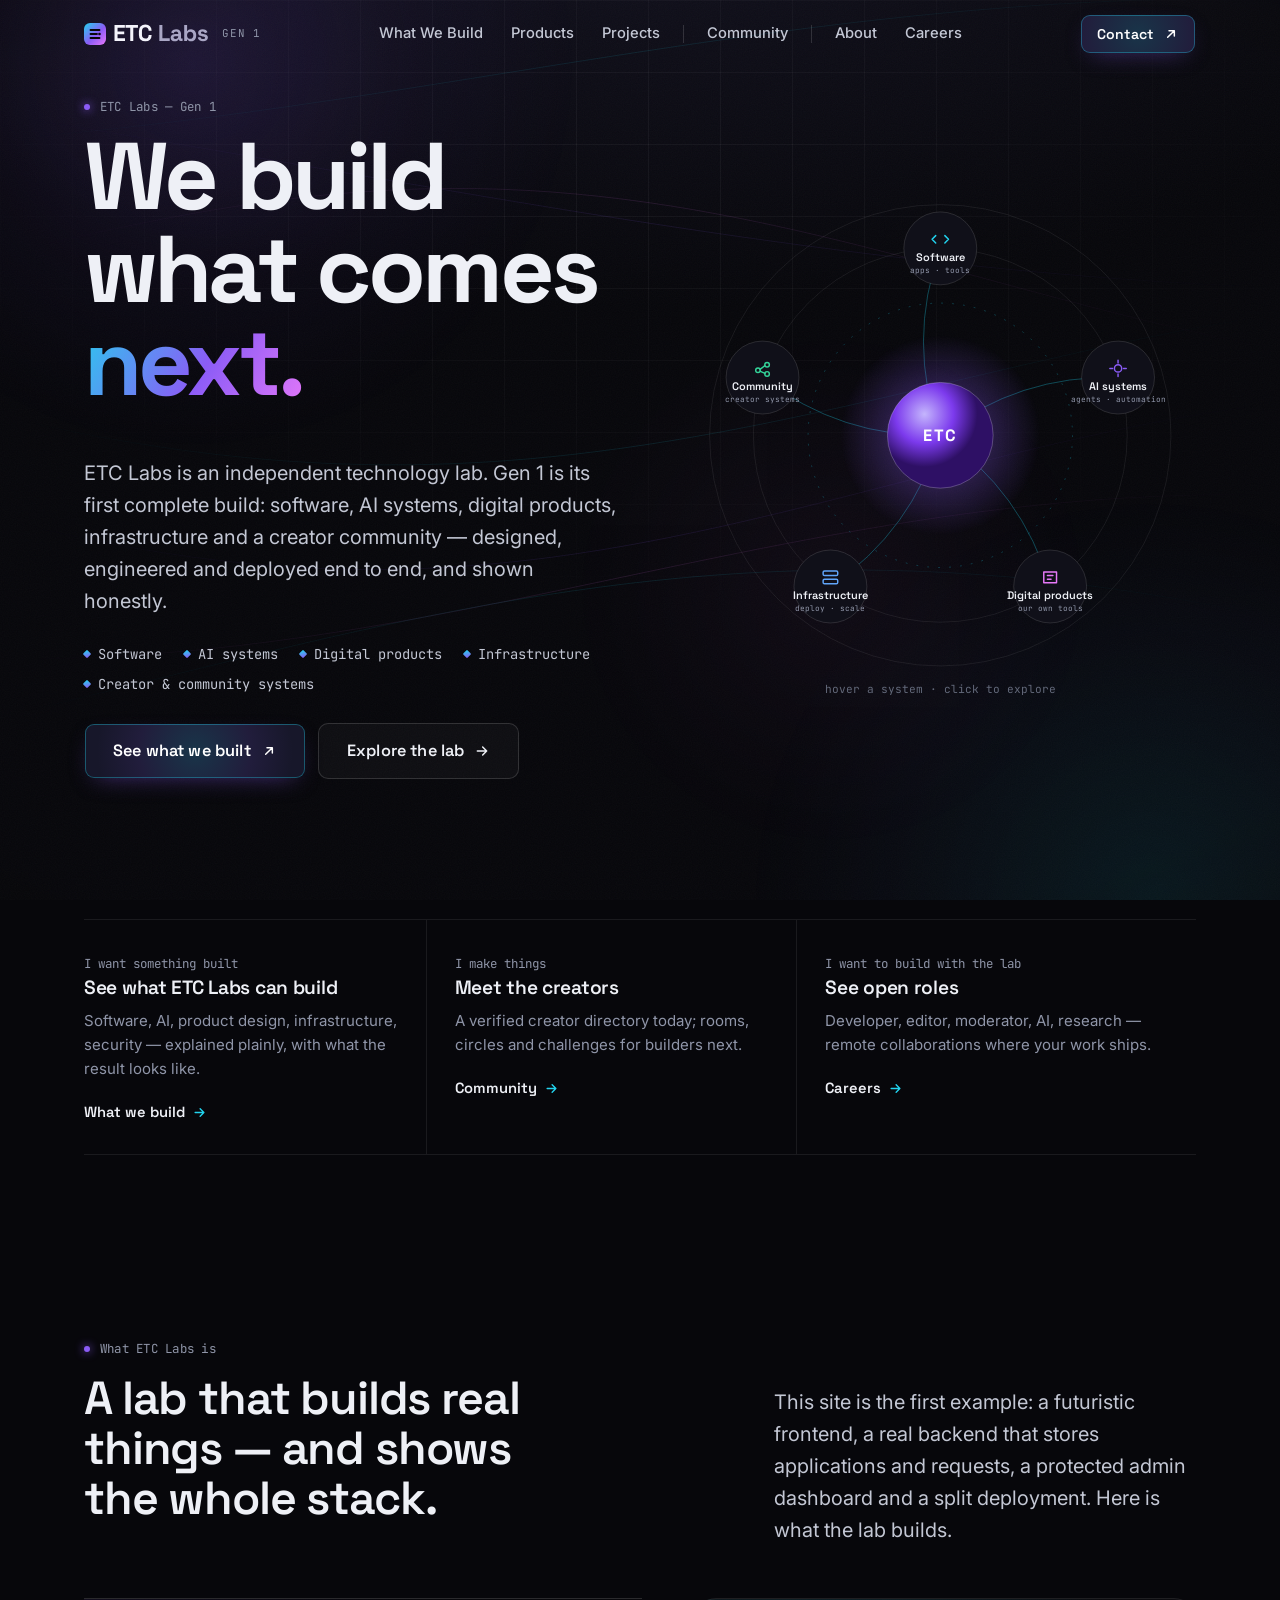
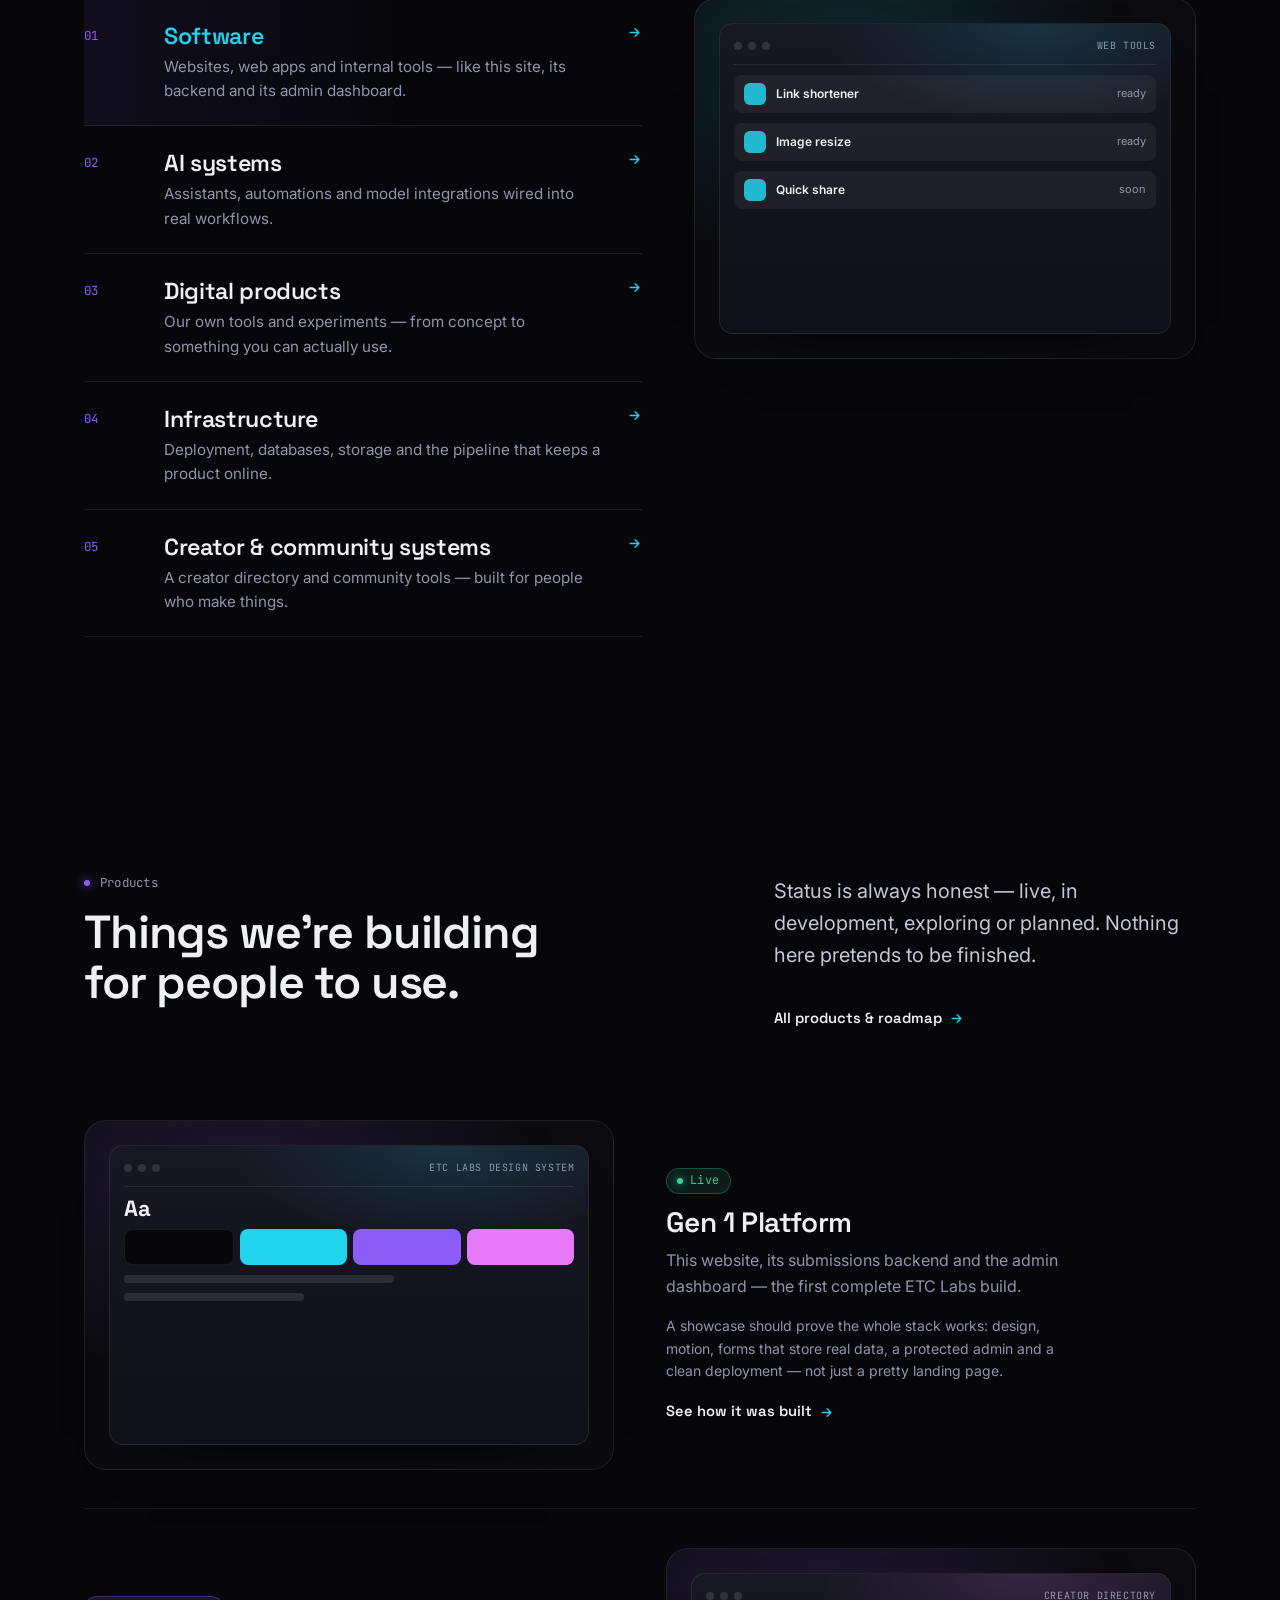
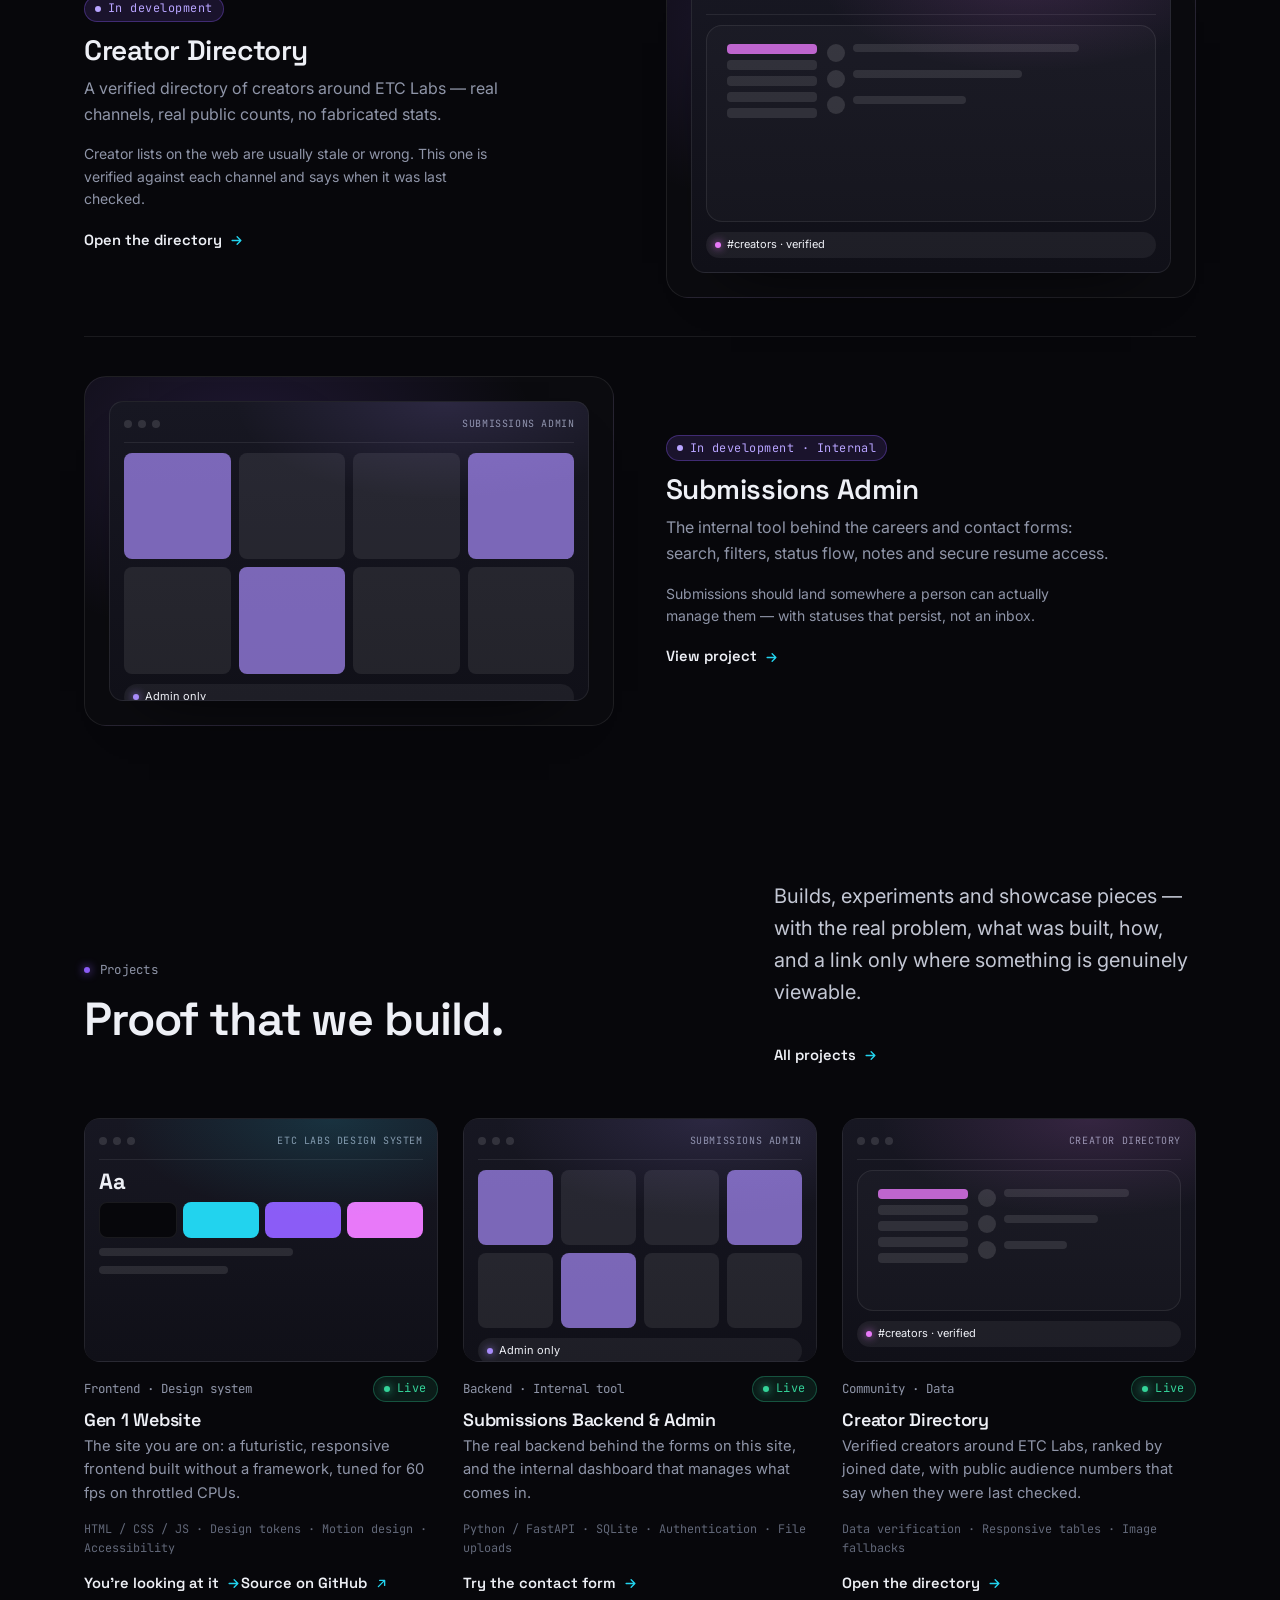
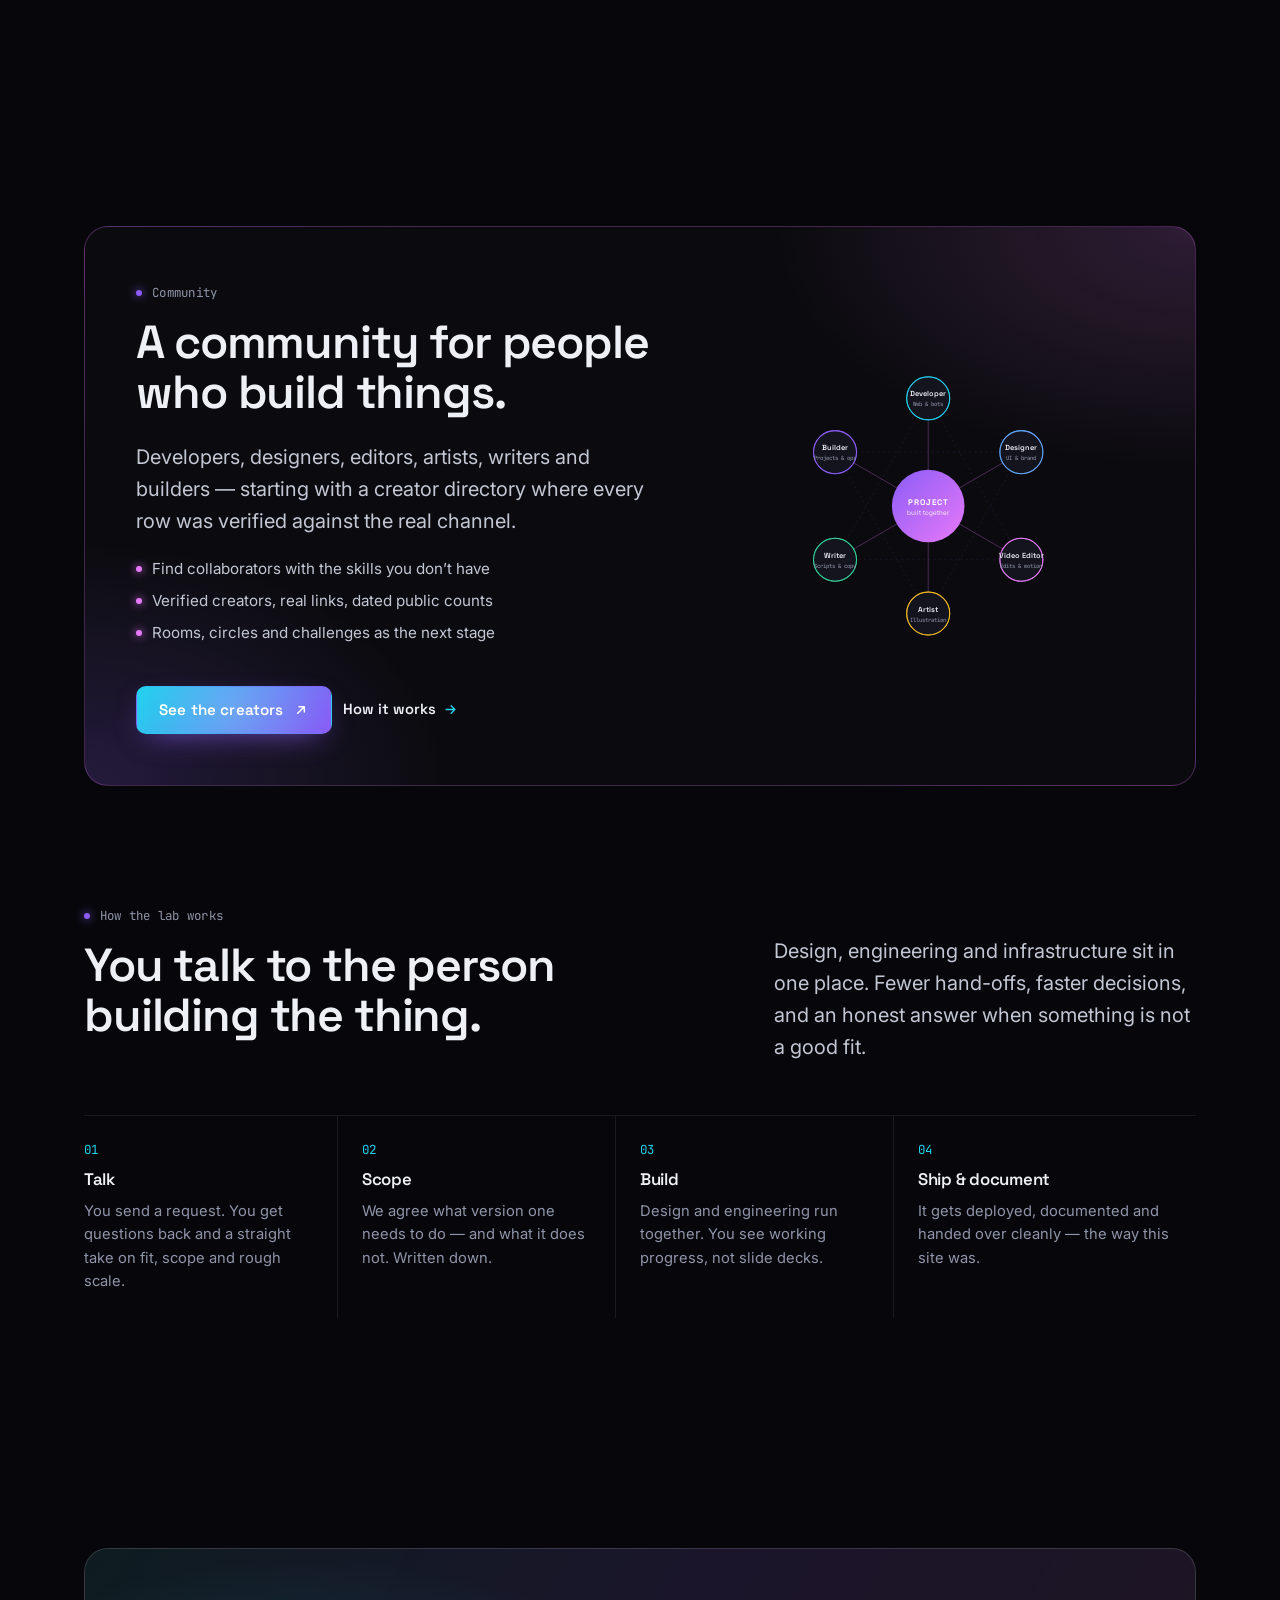
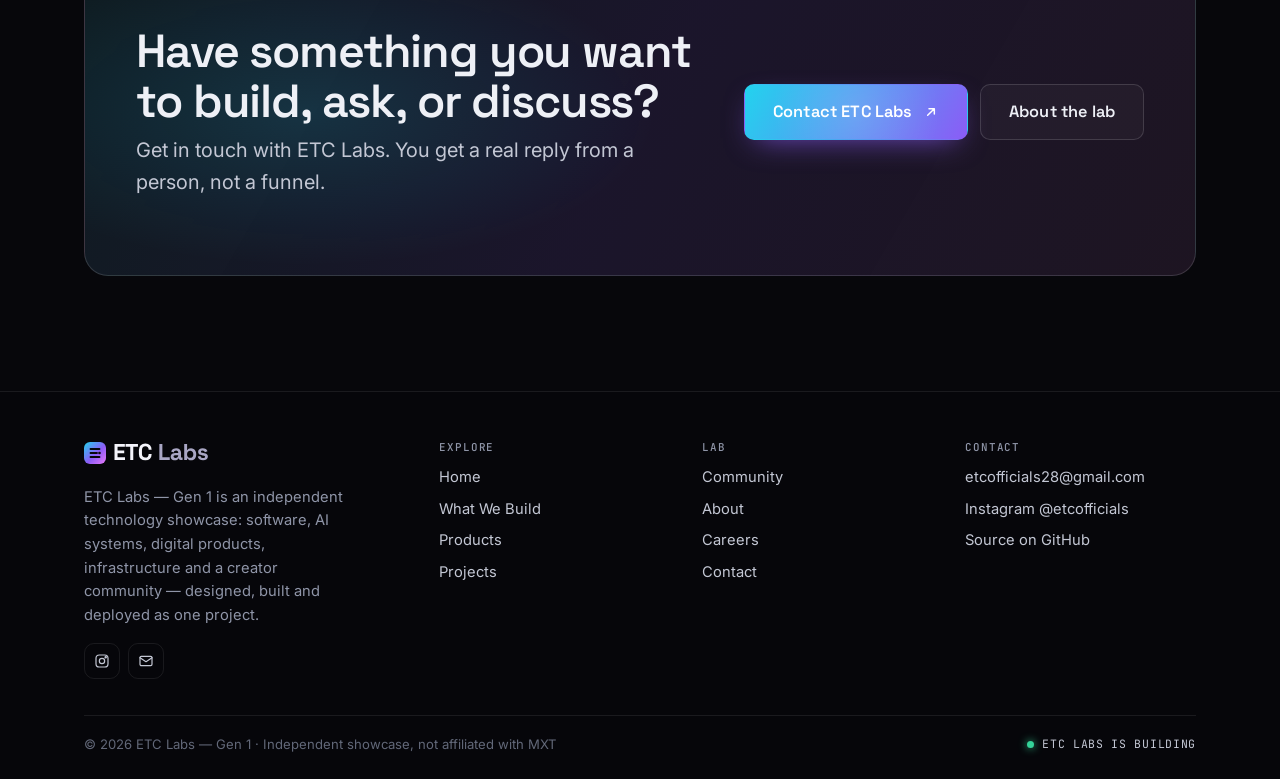
==== public/index.html @ a6d968f9 "ETC Labs — Gen 1: final build (branding, contact, backend deployment, creator audit) - Rebrand the a" ====
<!DOCTYPE html>
<html lang="en">
<head>
  <meta charset="utf-8">
  <meta name="viewport" content="width=device-width, initial-scale=1">
  <title>ETC Labs — Gen 1 · We build what comes next</title>
  <meta name="description" content="ETC Labs — Gen 1 is an independent technology showcase: software, AI systems, digital products, infrastructure and a creator community — designed, built and deployed end to end.">
  <meta name="theme-color" content="#07070b">
  <link rel="canonical" href="https://etcofficials.github.io/etc-labs-gen-1/">
  <meta property="og:site_name" content="ETC Labs — Gen 1">
  <meta property="og:title" content="ETC Labs — Gen 1 · We build what comes next">
  <meta property="og:description" content="Software, AI systems, digital products, infrastructure and a creator community. A technology showcase that actually runs — frontend, backend, admin and deployment.">
  <meta property="og:type" content="website">
  <meta property="og:url" content="https://etcofficials.github.io/etc-labs-gen-1/">
  <meta property="og:image" content="https://etcofficials.github.io/etc-labs-gen-1/assets/img/og.png">
  <meta name="twitter:card" content="summary_large_image">
  <link rel="icon" href="assets/img/favicon.svg" type="image/svg+xml">
  <link rel="preconnect" href="https://fonts.googleapis.com">
  <link rel="preconnect" href="https://fonts.gstatic.com" crossorigin>
  <link href="https://fonts.googleapis.com/css2?family=Space+Grotesk:wght@500;600;700&family=Inter:wght@400;500;600&family=JetBrains+Mono:wght@400;500&display=swap" rel="stylesheet">
  <link rel="stylesheet" href="assets/css/tokens.css">
  <link rel="stylesheet" href="assets/css/base.css">
  <link rel="stylesheet" href="assets/css/world.css">
  <link rel="stylesheet" href="assets/css/components.css">
  <link rel="stylesheet" href="assets/css/pages.css">
</head>
<body data-page="home" data-intro="1" class="is-entering">
  <a class="skip-link" href="#main">Skip to content</a>
  <etc-nav></etc-nav>

  <main id="main">
    <!-- OPENING -->
    <section class="hero home-hero" data-tone="violet" aria-labelledby="hero-title">
      <div class="container">
        <div class="split">
          <div>
            <span class="kicker" data-reveal>ETC Labs — Gen 1</span>
            <h1 id="hero-title" class="display" data-lines>We build<br>what comes<br><span class="grad">next.</span></h1>
            <p class="lead mt-3" data-reveal style="--i:3">ETC Labs is an independent technology lab. Gen 1 is its first complete build: software, AI systems, digital products, infrastructure and a creator community — designed, engineered and deployed end to end, and shown honestly.</p>
            <ul class="build-list" data-reveal style="--i:4" aria-label="What ETC Labs builds">
              <li>Software</li><li>AI systems</li><li>Digital products</li><li>Infrastructure</li><li>Creator &amp; community systems</li>
            </ul>
            <div class="hero-actions" data-reveal style="--i:5">
              <a class="btn btn-primary lg" href="projects.html">See what we built <svg class="arrow" viewBox="0 0 24 24" fill="none" stroke="currentColor" stroke-width="2.2" stroke-linecap="round" stroke-linejoin="round"><path d="M7 17 17 7M9 7h8v8"/></svg></a>
              <a class="btn btn-secondary lg" href="#what">Explore the lab <svg class="arrow right" viewBox="0 0 24 24" fill="none" stroke="currentColor" stroke-width="2.2" stroke-linecap="round" stroke-linejoin="round"><path d="M5 12h14M13 6l6 6-6 6"/></svg></a>
            </div>
          </div>
          <div class="eco" id="eco" data-reveal="scale" style="--i:2"></div>
        </div>
      </div>
    </section>

    <!-- WHO'S HERE: route early -->
    <section class="section tight" id="what" data-tone="cyan" aria-labelledby="paths-title">
      <div class="container">
        <h2 id="paths-title" class="sr-only">Where do you want to go?</h2>
        <div class="paths">
          <a class="path" href="what-we-do.html" data-reveal style="--i:0" data-cursor="Explore"><span class="who">I want something built</span><h3>See what ETC Labs can build</h3><p>Software, AI, product design, infrastructure, security — explained plainly, with what the result looks like.</p><span class="link-arrow">What we build <svg class="arrow" viewBox="0 0 24 24" fill="none" stroke="currentColor" stroke-width="2.2" stroke-linecap="round" stroke-linejoin="round"><path d="M5 12h14M13 6l6 6-6 6"/></svg></span></a>
          <a class="path" href="community.html" data-reveal style="--i:1" data-cursor="Explore"><span class="who">I make things</span><h3>Meet the creators</h3><p>A verified creator directory today; rooms, circles and challenges for builders next.</p><span class="link-arrow">Community <svg class="arrow" viewBox="0 0 24 24" fill="none" stroke="currentColor" stroke-width="2.2" stroke-linecap="round" stroke-linejoin="round"><path d="M5 12h14M13 6l6 6-6 6"/></svg></span></a>
          <a class="path" href="careers.html" data-reveal style="--i:2" data-cursor="Explore"><span class="who">I want to build with the lab</span><h3>See open roles</h3><p>Developer, editor, moderator, AI, research — remote collaborations where your work ships.</p><span class="link-arrow">Careers <svg class="arrow" viewBox="0 0 24 24" fill="none" stroke="currentColor" stroke-width="2.2" stroke-linecap="round" stroke-linejoin="round"><path d="M5 12h14M13 6l6 6-6 6"/></svg></span></a>
        </div>
      </div>
    </section>

    <!-- WHAT ETC LABS IS + WHAT IT BUILDS -->
    <section class="section" data-tone="cyan" aria-labelledby="build-title">
      <div class="container">
        <div class="head split-head">
          <div><span class="kicker" data-reveal>What ETC Labs is</span><h2 id="build-title" data-reveal style="--i:1">A lab that builds real things — and shows the whole stack.</h2></div>
          <p class="lead" data-reveal style="--i:2">This site is the first example: a futuristic frontend, a real backend that stores applications and requests, a protected admin dashboard and a split deployment. Here is what the lab builds.</p>
        </div>
        <div class="build">
          <div id="build-rows"></div>
          <div class="build-visual" id="build-visual" data-reveal="right"></div>
        </div>
      </div>
    </section>

    <!-- PRODUCTS -->
    <section class="section" data-tone="blue" aria-labelledby="products-title">
      <div class="container">
        <div class="head split-head">
          <div><span class="kicker" data-reveal>Products</span><h2 id="products-title" data-reveal style="--i:1">Things we&rsquo;re building for people to use.</h2></div>
          <div data-reveal style="--i:2"><p class="lead">Status is always honest — live, in development, exploring or planned. Nothing here pretends to be finished.</p><a class="link-arrow mt-2" href="products.html">All products &amp; roadmap <svg class="arrow" viewBox="0 0 24 24" fill="none" stroke="currentColor" stroke-width="2.2" stroke-linecap="round" stroke-linejoin="round"><path d="M5 12h14M13 6l6 6-6 6"/></svg></a></div>
        </div>
        <div id="showcase"></div>
      </div>
    </section>

    <!-- PROJECTS -->
    <section class="section flush" data-tone="green" aria-labelledby="projects-title">
      <div class="container">
        <div class="head split-head">
          <div><span class="kicker" data-reveal>Projects</span><h2 id="projects-title" data-reveal style="--i:1">Proof that we build.</h2></div>
          <div data-reveal style="--i:2"><p class="lead">Builds, experiments and showcase pieces — with the real problem, what was built, how, and a link only where something is genuinely viewable.</p><a class="link-arrow mt-2" href="projects.html">All projects <svg class="arrow" viewBox="0 0 24 24" fill="none" stroke="currentColor" stroke-width="2.2" stroke-linecap="round" stroke-linejoin="round"><path d="M5 12h14M13 6l6 6-6 6"/></svg></a></div>
        </div>
        <div class="strip" id="projects-strip"></div>
      </div>
    </section>

    <!-- COMMUNITY -->
    <section class="section" data-tone="magenta" aria-labelledby="league-title">
      <div class="container">
        <div class="league-band" data-reveal="scale">
          <div>
            <span class="kicker">Community</span>
            <h2 id="league-title">A community for people who build things.</h2>
            <p class="lead">Developers, designers, editors, artists, writers and builders — starting with a creator directory where every row was verified against the real channel.</p>
            <ul class="benefits"><li>Find collaborators with the skills you don&rsquo;t have</li><li>Verified creators, real links, dated public counts</li><li>Rooms, circles and challenges as the next stage</li></ul>
            <div class="cluster mt-4"><a class="btn btn-primary solid" href="community.html#creators">See the creators <svg class="arrow" viewBox="0 0 24 24" fill="none" stroke="currentColor" stroke-width="2.2" stroke-linecap="round" stroke-linejoin="round"><path d="M7 17 17 7M9 7h8v8"/></svg></a><a class="link-arrow" href="community.html">How it works <svg class="arrow" viewBox="0 0 24 24" fill="none" stroke="currentColor" stroke-width="2.2" stroke-linecap="round" stroke-linejoin="round"><path d="M5 12h14M13 6l6 6-6 6"/></svg></a></div>
          </div>
          <div id="home-graph"></div>
        </div>
      </div>
    </section>

    <!-- HOW THE LAB WORKS -->
    <section class="section flush" data-tone="cyan" aria-labelledby="how-title">
      <div class="container">
        <div class="head split-head">
          <div><span class="kicker" data-reveal>How the lab works</span><h2 id="how-title" data-reveal style="--i:1">You talk to the person building the thing.</h2></div>
          <p class="lead" data-reveal style="--i:2">Design, engineering and infrastructure sit in one place. Fewer hand-offs, faster decisions, and an honest answer when something is not a good fit.</p>
        </div>
        <div class="how">
          <div data-reveal style="--i:0"><span class="n">01</span><h3>Talk</h3><p>You send a request. You get questions back and a straight take on fit, scope and rough scale.</p></div>
          <div data-reveal style="--i:1"><span class="n">02</span><h3>Scope</h3><p>We agree what version one needs to do — and what it does not. Written down.</p></div>
          <div data-reveal style="--i:2"><span class="n">03</span><h3>Build</h3><p>Design and engineering run together. You see working progress, not slide decks.</p></div>
          <div data-reveal style="--i:3"><span class="n">04</span><h3>Ship &amp; document</h3><p>It gets deployed, documented and handed over cleanly — the way this site was.</p></div>
        </div>
      </div>
    </section>

    <!-- CTA -->
    <section class="section" data-tone="violet" aria-labelledby="cta-title">
      <div class="container">
        <div class="cta-band" data-reveal="scale">
          <div><h2 id="cta-title">Have something you want to build, ask, or discuss?</h2><p class="lead">Get in touch with ETC Labs. You get a real reply from a person, not a funnel.</p></div>
          <div class="actions"><a class="btn btn-primary solid lg" href="contact.html">Contact ETC Labs <svg class="arrow" viewBox="0 0 24 24" fill="none" stroke="currentColor" stroke-width="2.2" stroke-linecap="round" stroke-linejoin="round"><path d="M7 17 17 7M9 7h8v8"/></svg></a><a class="btn btn-secondary lg" href="about.html">About the lab</a></div>
        </div>
      </div>
    </section>
  </main>

  <etc-footer></etc-footer>
  <script src="assets/js/config.js"></script>
  <script src="assets/js/data.js"></script>
  <script src="assets/js/world.js"></script>
  <script src="assets/js/ui.js"></script>
  <script src="assets/js/pages.js"></script>
</body>
</html>
---- public/assets/css/tokens.css ----
/* ==========================================================================
   ETC Labs — Gen 1 · Design tokens
   One dark world. Neon is energy inside it, not paint on top of it.
   ========================================================================== */
:root {
  color-scheme: dark;

  /* Space */
  --bg: #07070b;
  --bg-2: #0b0b12;
  --graphite: #111118;
  --panel: #14141d;
  --panel-2: #191924;
  --line: rgba(255, 255, 255, 0.08);
  --line-2: rgba(255, 255, 255, 0.14);
  --line-hi: rgba(255, 255, 255, 0.24);

  /* Ink */
  --text: #eef0f6;
  --text-2: #c3c7d4;
  --muted: #8f95a8;
  --muted-2: #626879;

  /* Energy */
  --cyan: #22d3ee;      --cyan-rgb: 34, 211, 238;
  --blue: #60a5fa;      --blue-rgb: 96, 165, 250;
  --violet: #8b5cf6;    --violet-rgb: 139, 92, 246;
  --magenta: #e879f9;   --magenta-rgb: 232, 121, 249;
  --green: #34d399;     --green-rgb: 52, 211, 153;
  --amber: #fbbf24;
  --red: #fb7185;

  /* Gradients (use sparingly) */
  --g-cyan-blue: linear-gradient(120deg, #22d3ee, #60a5fa);
  --g-violet-magenta: linear-gradient(120deg, #8b5cf6, #e879f9);
  --g-cyan-violet: linear-gradient(120deg, #22d3ee, #8b5cf6);
  --g-energy: linear-gradient(120deg, #22d3ee 0%, #8b5cf6 55%, #e879f9 100%);

  /* Section tone (the world reacts to it) */
  --tone-rgb: var(--violet-rgb);

  /* Type */
  --font-display: "Space Grotesk", "Inter", ui-sans-serif, system-ui, sans-serif;
  --font-body: "Inter", ui-sans-serif, system-ui, -apple-system, "Segoe UI", sans-serif;
  --font-mono: "JetBrains Mono", ui-monospace, "SFMono-Regular", Menlo, Consolas, monospace;
  --fs-xs: 0.78rem;
  --fs-sm: 0.875rem;
  --fs-base: 1rem;
  --fs-lg: 1.125rem;
  --fs-h3: clamp(1.15rem, 1rem + 0.6vw, 1.45rem);
  --fs-h2: clamp(1.8rem, 1.25rem + 2.2vw, 2.9rem);
  --fs-h1: clamp(2.4rem, 1.5rem + 4vw, 4.6rem);
  --fs-display: clamp(2.8rem, 1.6rem + 5.4vw, 6rem);

  /* Layout */
  --container: 1200px;
  --gutter: clamp(18px, 4vw, 44px);
  --section: clamp(64px, 9vw, 128px);
  --nav-h: 68px;

  /* Shape */
  --r-sm: 6px; --r-md: 10px; --r-lg: 16px; --r-xl: 24px; --r-pill: 999px;

  /* Motion */
  --ease: cubic-bezier(0.2, 0.7, 0.2, 1);
  --ease-out: cubic-bezier(0.16, 1, 0.3, 1);
  --ease-in-out: cubic-bezier(0.65, 0, 0.35, 1);
  --t-fast: 140ms;
  --t-base: 260ms;
  --t-slow: 480ms;
  --t-world: 30s;

  /* Effects */
  --shadow: 0 30px 60px -30px rgba(0, 0, 0, 0.8);
  --focus: 0 0 0 3px rgba(var(--cyan-rgb), 0.55);
}
---- public/assets/css/base.css ----
/* ==========================================================================
   ETC Labs — Gen 1 · Base: reset, typography, layout primitives, reveal, intro
   ========================================================================== */
*, *::before, *::after { box-sizing: border-box; }
html { -webkit-text-size-adjust: 100%; scroll-behavior: smooth; scroll-padding-top: calc(var(--nav-h) + 16px); background: var(--bg); }
body { margin: 0; background: var(--bg); color: var(--text); font: var(--fs-base)/1.6 var(--font-body); -webkit-font-smoothing: antialiased; overflow-x: hidden; min-height: 100vh; }
img, svg, video, canvas { display: block; max-width: 100%; }
img { height: auto; }

h1, h2, h3, h4 { font-family: var(--font-display); font-weight: 600; line-height: 1.08; letter-spacing: -0.025em; margin: 0 0 0.5em; color: var(--text); text-wrap: balance; }
h1 { font-size: var(--fs-h1); font-weight: 700; letter-spacing: -0.035em; }
h2 { font-size: var(--fs-h2); }
h3 { font-size: var(--fs-h3); line-height: 1.3; letter-spacing: -0.015em; }
h4 { font-size: var(--fs-lg); line-height: 1.3; }
.display { font-size: var(--fs-display); font-weight: 700; letter-spacing: -0.04em; line-height: 0.98; }
p { margin: 0 0 1em; } p:last-child { margin-bottom: 0; }
.lead { font-size: clamp(1.05rem, 1rem + 0.35vw, 1.25rem); color: var(--text-2); line-height: 1.6; max-width: 58ch; }
.muted { color: var(--muted); } .small { font-size: var(--fs-sm); } .mono { font-family: var(--font-mono); }
.measure { max-width: 62ch; }
.grad { background: var(--g-energy); -webkit-background-clip: text; background-clip: text; color: transparent; }
.grad-cyan { background: var(--g-cyan-blue); -webkit-background-clip: text; background-clip: text; color: transparent; }
.grad-magenta { background: var(--g-violet-magenta); -webkit-background-clip: text; background-clip: text; color: transparent; }

a { color: var(--cyan); text-decoration: none; }
a:hover { color: #7de9f8; }
ul, ol { margin: 0; padding: 0; list-style: none; }
button, input, select, textarea { font: inherit; color: inherit; }
button { cursor: pointer; background: none; border: 0; padding: 0; }
:focus-visible { outline: none; box-shadow: var(--focus); border-radius: var(--r-sm); }
::selection { background: rgba(var(--cyan-rgb), 0.35); }

.sr-only { position: absolute; width: 1px; height: 1px; padding: 0; margin: -1px; overflow: hidden; clip: rect(0 0 0 0); white-space: nowrap; border: 0; }
.skip-link { position: fixed; top: 10px; left: 10px; z-index: 2000; padding: 10px 16px; border-radius: var(--r-md); background: var(--cyan); color: #04141a; font-weight: 600; transform: translateY(-200%); transition: transform var(--t-base) var(--ease); }
.skip-link:focus { transform: translateY(0); }

/* ---------- Layout ---------- */
.container { width: 100%; max-width: var(--container); margin-inline: auto; padding-inline: var(--gutter); }
main { position: relative; z-index: 1; }
.section { position: relative; padding-block: var(--section); }
.section.tight { padding-block: calc(var(--section) * 0.55); }
.section.flush { padding-top: 0; }
.grid { display: grid; gap: clamp(16px, 2vw, 28px); }
.grid-2 { grid-template-columns: repeat(2, minmax(0, 1fr)); }
.grid-3 { grid-template-columns: repeat(3, minmax(0, 1fr)); }
@media (max-width: 1023px) { .grid-3 { grid-template-columns: repeat(2, minmax(0, 1fr)); } }
@media (max-width: 719px) { .grid-2, .grid-3 { grid-template-columns: minmax(0, 1fr); } }
.split { display: grid; grid-template-columns: minmax(0, 1.1fr) minmax(0, 0.9fr); gap: clamp(28px, 5vw, 80px); align-items: center; }
.split.top { align-items: start; }
@media (max-width: 899px) { .split { grid-template-columns: minmax(0, 1fr); } }
.stack > * + * { margin-top: var(--stack, 16px); }
.cluster { display: flex; flex-wrap: wrap; gap: 10px; align-items: center; }
.center { text-align: center; }
.mt-1 { margin-top: 8px; } .mt-2 { margin-top: 16px; } .mt-3 { margin-top: 24px; } .mt-4 { margin-top: 40px; } .mt-5 { margin-top: 64px; }
hr.rule { border: 0; height: 1px; margin: 0; background: var(--line); }

/* Section header */
.head { margin-bottom: clamp(28px, 4vw, 52px); }
.head.split-head { display: grid; grid-template-columns: minmax(0, 1.2fr) minmax(0, 0.8fr); gap: 16px 56px; align-items: end; }
@media (max-width: 899px) { .head.split-head { grid-template-columns: minmax(0, 1fr); } }
.kicker { display: inline-flex; align-items: center; gap: 10px; font-family: var(--font-mono); font-size: var(--fs-xs); color: var(--muted); margin-bottom: 14px; letter-spacing: 0.02em; }
.kicker::before { content: ""; width: 6px; height: 6px; border-radius: 50%; background: rgb(var(--tone-rgb)); box-shadow: 0 0 10px rgb(var(--tone-rgb)); }
.kicker.plain::before { display: none; }

/* Divided list */
.rows { border-top: 1px solid var(--line); }
.row { display: grid; grid-template-columns: 56px minmax(0, 1fr) auto; gap: 14px 24px; align-items: start; padding: 22px 0; border-bottom: 1px solid var(--line); color: inherit; transition: background var(--t-base); }
a.row:hover { background: linear-gradient(90deg, rgba(var(--tone-rgb), 0.06), transparent 60%); }
.row .num { font-family: var(--font-mono); font-size: var(--fs-xs); color: rgb(var(--tone-rgb)); padding-top: 5px; }
.row h3 { margin-bottom: 4px; }
.row p { color: var(--muted); font-size: 0.95rem; max-width: 60ch; }
.row .end { padding-top: 4px; }
@media (max-width: 599px) { .row { grid-template-columns: 40px minmax(0, 1fr); } .row .end { display: none; } }

/* Trio: three open columns */
.trio { display: grid; grid-template-columns: repeat(3, minmax(0, 1fr)); gap: 0; }
.trio > * { padding: 8px 28px 8px 0; margin-right: 28px; border-right: 1px solid var(--line); }
.trio > *:last-child { border-right: 0; margin-right: 0; padding-right: 0; }
.trio h3 { font-size: 1.05rem; margin-bottom: 6px; }
.trio p { color: var(--muted); font-size: 0.94rem; }
@media (max-width: 799px) { .trio { grid-template-columns: minmax(0, 1fr); } .trio > * { padding: 18px 0; margin: 0; border-right: 0; border-bottom: 1px solid var(--line); } .trio > *:last-child { border-bottom: 0; } }

/* ---------- Reveal (transform + opacity only) ---------- */
[data-reveal] { opacity: 0; transform: translate3d(0, 14px, 0); transition: opacity var(--t-slow) var(--ease-out), transform var(--t-slow) var(--ease-out); transition-delay: calc(var(--i, 0) * 50ms); will-change: opacity, transform; }
[data-reveal="left"] { transform: translate3d(-18px, 0, 0); }
[data-reveal="right"] { transform: translate3d(18px, 0, 0); }
[data-reveal="scale"] { transform: scale(0.97); }
[data-reveal].in { opacity: 1; transform: none; will-change: auto; }
/* Line-by-line text reveal for heroes */
.lines > span { display: block; overflow: hidden; }
.lines > span > span { display: block; transform: translate3d(0, 110%, 0); transition: transform 0.9s var(--ease-out); transition-delay: calc(var(--n, 0) * 90ms + var(--d, 0ms)); }
.lines.in > span > span { transform: none; }

/* Page enter / leave */
main { opacity: 1; transform: none; transition: opacity var(--t-base) var(--ease), transform var(--t-base) var(--ease); }
body.is-leaving main { opacity: 0; transform: translate3d(0, -8px, 0); }
body.is-entering main { opacity: 0; transform: translate3d(0, 10px, 0); }

/* ---------- Intro (short, skippable, never blocks content) ---------- */
.intro { position: fixed; inset: 0; z-index: 1500; display: grid; place-items: center; background: var(--bg); transition: opacity 0.45s var(--ease), visibility 0s linear 0.45s; }
.intro.done { opacity: 0; visibility: hidden; pointer-events: none; }
.intro-mark { position: relative; width: min(46vw, 260px); }
.intro-mark img { width: 100%; opacity: 0; animation: intro-in 0.7s var(--ease-out) 0.1s forwards; }
.intro-mark::after { content: ""; position: absolute; inset: 0; background: linear-gradient(100deg, transparent 20%, rgba(var(--cyan-rgb), 0.9) 45%, rgba(var(--magenta-rgb), 0.9) 55%, transparent 80%); background-size: 60% 100%; background-repeat: no-repeat; background-position: -80% 0; -webkit-mask: url("../img/etc-logo-mask.svg") center / contain no-repeat; mask: url("../img/etc-logo-mask.svg") center / contain no-repeat; animation: intro-sweep 0.9s var(--ease-in-out) 0.25s forwards; }
.intro-line { margin-top: 22px; height: 2px; width: min(46vw, 260px); background: var(--line); overflow: hidden; border-radius: 2px; }
.intro-line i { display: block; height: 100%; width: 100%; background: var(--g-energy); transform: scaleX(0); transform-origin: left; animation: intro-line 0.9s var(--ease-out) 0.2s forwards; }
.intro-tag { margin-top: 14px; text-align: center; font-family: var(--font-mono); font-size: var(--fs-xs); letter-spacing: 0.2em; text-transform: uppercase; color: var(--muted); opacity: 0; animation: intro-in 0.6s var(--ease-out) 0.5s forwards; }
.intro-skip { position: absolute; bottom: 28px; font-family: var(--font-mono); font-size: var(--fs-xs); color: var(--muted); }
@keyframes intro-in { from { opacity: 0; transform: translateY(8px) scale(0.98); } to { opacity: 1; transform: none; } }
@keyframes intro-sweep { to { background-position: 180% 0; } }
@keyframes intro-line { to { transform: scaleX(1); } }
body.intro-active main, body.intro-active .nav { opacity: 0; }
body:not(.intro-active) main, body:not(.intro-active) .nav { transition: opacity 0.5s var(--ease); }

/* Scroll progress */
.progress-bar { position: fixed; top: 0; left: 0; right: 0; height: 2px; z-index: 1300; background: var(--g-energy); transform: scaleX(var(--p, 0)); transform-origin: left; pointer-events: none; }

@media (prefers-reduced-motion: reduce) {
  html { scroll-behavior: auto; }
  *, *::before, *::after { animation-duration: 0.001ms !important; animation-iteration-count: 1 !important; transition-duration: 0.001ms !important; }
  [data-reveal], .lines > span > span { opacity: 1; transform: none; }
  .intro { display: none; }
  body.intro-active main, body.intro-active .nav { opacity: 1; }
}
---- public/assets/css/world.css ----
/* ==========================================================================
   ETC Labs — Gen 1 · The world: one coherent background environment + cursor tracker
   Layers (all fixed, all cheap):
     .world-base   dark gradient
     .light        two large soft lights that drift (transform only) and change tone
     .world-grid   faint grid, masked
     .world-flow   canvas with a few flowing lines (desktop only, paused when hidden)
     .world-cursor radial light that follows the pointer (transform only)
     .world-noise  static noise (no animation)
   ========================================================================== */
.world { position: fixed; inset: 0; z-index: 0; pointer-events: none; overflow: hidden; contain: strict; }
.world > * { position: absolute; }
.world-base { inset: 0; background: radial-gradient(120% 80% at 50% -10%, #12111e 0%, var(--bg) 55%), var(--bg); }
.light { width: 70vmax; height: 70vmax; border-radius: 50%; opacity: 0.55; will-change: transform; transition: opacity 1.4s var(--ease); }
.light.a { top: -30vmax; left: -20vmax; background: radial-gradient(circle, rgba(var(--tone-rgb), 0.28) 0%, rgba(var(--tone-rgb), 0.08) 35%, transparent 62%); animation: drift-a var(--t-world) ease-in-out infinite alternate; }
.light.b { bottom: -35vmax; right: -25vmax; background: radial-gradient(circle, rgba(var(--cyan-rgb), 0.16) 0%, rgba(var(--blue-rgb), 0.06) 40%, transparent 65%); animation: drift-b calc(var(--t-world) * 1.3) ease-in-out infinite alternate; }
.light.c { top: 30vh; left: 40vw; width: 50vmax; height: 50vmax; opacity: 0.35; background: radial-gradient(circle, rgba(var(--magenta-rgb), 0.12) 0%, transparent 60%); animation: drift-c calc(var(--t-world) * 1.7) ease-in-out infinite alternate; }
@keyframes drift-a { from { transform: translate3d(0, 0, 0); } to { transform: translate3d(12vw, 8vh, 0); } }
@keyframes drift-b { from { transform: translate3d(0, 0, 0); } to { transform: translate3d(-10vw, -10vh, 0); } }
@keyframes drift-c { from { transform: translate3d(0, 0, 0) scale(1); } to { transform: translate3d(-14vw, 10vh, 0) scale(1.15); } }
.world-grid { inset: 0; background-image: linear-gradient(rgba(255, 255, 255, 0.045) 1px, transparent 1px), linear-gradient(90deg, rgba(255, 255, 255, 0.045) 1px, transparent 1px); background-size: 72px 72px; mask-image: radial-gradient(ellipse 80% 70% at 50% 20%, #000 10%, transparent 75%); -webkit-mask-image: radial-gradient(ellipse 80% 70% at 50% 20%, #000 10%, transparent 75%); }
.world-flow { inset: 0; width: 100%; height: 100%; opacity: 0.7; }
.world-cursor { top: 0; left: 0; width: 44vmax; height: 44vmax; margin: -22vmax 0 0 -22vmax; border-radius: 50%; background: radial-gradient(circle, rgba(var(--tone-rgb), 0.12) 0%, rgba(var(--cyan-rgb), 0.04) 35%, transparent 62%); will-change: transform; opacity: 0; transition: opacity 0.6s; }
.world.has-pointer .world-cursor { opacity: 1; }
.world-noise { inset: 0; opacity: 0.035; background-image: url("data:image/svg+xml;utf8,<svg xmlns='http://www.w3.org/2000/svg' width='180' height='180'><filter id='n'><feTurbulence type='fractalNoise' baseFrequency='0.85' numOctaves='2' stitchTiles='stitch'/></filter><rect width='100%' height='100%' filter='url(%23n)'/></svg>"); }
.world-vignette { inset: 0; background: radial-gradient(120% 100% at 50% 50%, transparent 55%, rgba(0, 0, 0, 0.45) 100%); }

/* Tone: sections tell the world which energy is nearby; body picks it up */
body[data-tone="cyan"] { --tone-rgb: var(--cyan-rgb); }
body[data-tone="blue"] { --tone-rgb: var(--blue-rgb); }
body[data-tone="violet"] { --tone-rgb: var(--violet-rgb); }
body[data-tone="magenta"] { --tone-rgb: var(--magenta-rgb); }
body[data-tone="green"] { --tone-rgb: var(--green-rgb); }

/* Reduced complexity on small screens / coarse pointers */
@media (max-width: 767px), (pointer: coarse) {
  .light.c, .world-cursor, .world-flow { display: none; }
  .light { opacity: 0.45; }
}
@media (prefers-reduced-motion: reduce) { .light { animation: none !important; } .world-flow { display: none; } }

/* ---------- Cursor tracker (fine pointers only; native cursor stays) ---------- */
.cursor { position: fixed; top: 0; left: 0; z-index: 1400; pointer-events: none; width: 28px; height: 28px; margin: -14px 0 0 -14px; border-radius: 50%; border: 1.5px solid rgba(var(--cyan-rgb), 0.7); opacity: 0; transform: translate3d(-100px, -100px, 0) scale(1); transition: opacity 0.3s, width 0.25s var(--ease), height 0.25s var(--ease), margin 0.25s var(--ease), border-color 0.25s, background 0.25s; will-change: transform; }
.cursor.on { opacity: 1; }
.cursor.hover { width: 44px; height: 44px; margin: -22px 0 0 -22px; border-color: rgba(var(--magenta-rgb), 0.8); background: rgba(var(--magenta-rgb), 0.08); }
.cursor.label { width: auto; height: 32px; margin: 18px 0 0 18px; border-radius: var(--r-pill); padding: 0 12px; display: inline-flex; align-items: center; font: 600 0.72rem var(--font-mono); letter-spacing: 0.06em; text-transform: uppercase; color: #fff; background: rgba(12, 12, 20, 0.85); border-color: rgba(var(--cyan-rgb), 0.5); backdrop-filter: blur(6px); white-space: nowrap; }
.cursor.press { transform: scale(0.85); }
@media (pointer: coarse), (max-width: 767px) { .cursor { display: none; } }
---- public/assets/css/components.css ----
/* ==========================================================================
   ETC Labs — Gen 1 · Components
   nav · buttons · panels · badges · chips · filters · forms · footer ·
   timeline · leaderboard · list-detail · product mocks · toast
   ========================================================================== */

/* ---------- Navigation ---------- */
.nav { position: fixed; top: 0; left: 0; right: 0; z-index: 900; height: var(--nav-h); display: flex; align-items: center; color: var(--text); transition: background var(--t-base), border-color var(--t-base); border-bottom: 1px solid transparent; }
.nav.scrolled { background: rgba(7, 7, 11, 0.72); backdrop-filter: blur(14px); -webkit-backdrop-filter: blur(14px); border-bottom-color: var(--line); }
.nav-inner { width: 100%; max-width: var(--container); margin: 0 auto; padding-inline: var(--gutter); display: flex; align-items: center; justify-content: space-between; gap: 16px; }
.brand { display: inline-flex; align-items: center; gap: 12px; color: var(--text); }
.brand img { height: 26px; width: auto; }
.brand-tag { font-family: var(--font-mono); font-size: 0.68rem; letter-spacing: 0.08em; text-transform: uppercase; color: var(--muted); }
.nav-links { display: flex; align-items: center; gap: 2px; }
.nav-link { position: relative; display: inline-flex; align-items: center; height: 38px; padding: 0 13px; border-radius: var(--r-md); color: var(--text-2); font-weight: 500; font-size: 0.92rem; white-space: nowrap; transition: color var(--t-fast), background var(--t-fast); }
.nav-link:hover { color: var(--text); background: rgba(255, 255, 255, 0.05); }
.nav-link[aria-current="page"] { color: var(--text); }
.nav-link[aria-current="page"]::after { content: ""; position: absolute; left: 13px; right: 13px; bottom: 5px; height: 2px; border-radius: 2px; background: var(--g-cyan-violet); }
.nav-sep { width: 1px; height: 18px; background: var(--line-2); margin: 0 8px; }
.nav-right { display: flex; align-items: center; gap: 10px; }
.nav-toggle { display: none; width: 42px; height: 42px; border-radius: var(--r-md); align-items: center; justify-content: center; color: var(--text); background: rgba(255, 255, 255, 0.05); border: 1px solid var(--line); }
.nav-toggle span { display: block; width: 18px; height: 2px; background: currentColor; border-radius: 2px; position: relative; transition: background var(--t-base); }
.nav-toggle span::before, .nav-toggle span::after { content: ""; position: absolute; left: 0; width: 18px; height: 2px; background: currentColor; border-radius: 2px; transition: transform var(--t-base) var(--ease); }
.nav-toggle span::before { top: -6px; } .nav-toggle span::after { top: 6px; }
.nav-toggle[aria-expanded="true"] span { background: transparent; }
.nav-toggle[aria-expanded="true"] span::before { transform: translateY(6px) rotate(45deg); }
.nav-toggle[aria-expanded="true"] span::after { transform: translateY(-6px) rotate(-45deg); }
.nav-mobile { position: fixed; inset: 0; z-index: 890; padding: calc(var(--nav-h) + 12px) var(--gutter) 28px; background: var(--bg); color: var(--text); overflow-y: auto; opacity: 0; visibility: hidden; transform: translate3d(0, -6px, 0); transition: opacity var(--t-base) var(--ease), transform var(--t-base) var(--ease), visibility 0s linear var(--t-base); }
.nav-mobile.open { opacity: 1; visibility: visible; transform: none; transition-delay: 0s; }
.nav-group { padding: 12px 0; border-bottom: 1px solid var(--line); }
.nav-group h4 { font-family: var(--font-mono); font-size: 0.68rem; letter-spacing: 0.1em; text-transform: uppercase; color: var(--muted); margin: 0 0 4px; font-weight: 500; }
.nav-group a.nav-link { display: flex; height: 50px; font-size: 1.15rem; padding: 0 4px; border-radius: 0; justify-content: space-between; }
.nav-group a.nav-link[aria-current="page"]::after { display: none; }
.nav-link .arrow { width: 18px; height: 18px; color: var(--cyan); flex: none; }
.nav-group a.nav-link[aria-current="page"] { color: var(--cyan); }
.nav-mobile-cta { margin-top: 22px; }
.nav-mobile-foot { color: var(--muted); font-size: var(--fs-xs); margin-top: 18px; font-family: var(--font-mono); }
@media (max-width: 1279px) { .brand-tag { display: none; } .nav-link { padding: 0 10px; } }
@media (max-width: 1099px) { .nav-links, .nav-sep { display: none; } .nav-toggle { display: inline-flex; } .nav-right .btn { display: none; } }
@media (min-width: 1100px) { .nav-mobile { display: none; } }

/* ---------- Buttons: three levels, energy on interaction ---------- */
.btn { --h: 48px; position: relative; display: inline-flex; align-items: center; justify-content: center; gap: 10px; height: var(--h); padding: 0 22px; border-radius: var(--r-md); font-family: var(--font-display); font-weight: 600; font-size: 0.95rem; letter-spacing: 0.01em; color: var(--text); white-space: nowrap; text-decoration: none; cursor: pointer; border: 1px solid transparent; isolation: isolate; overflow: hidden; transition: color var(--t-fast), border-color var(--t-base), background var(--t-base), transform var(--t-base) var(--ease), box-shadow var(--t-base); will-change: transform; }
.btn .arrow { width: 16px; height: 16px; transition: transform var(--t-base) var(--ease); flex: none; }
.btn:hover .arrow { transform: translate(3px, -3px); }
.btn .arrow.right { transition: transform var(--t-base) var(--ease); }
.btn:hover .arrow.right { transform: translateX(4px); }
.btn:active { transform: translateY(1px) scale(0.99); }
.btn.sm { --h: 40px; padding: 0 16px; font-size: 0.88rem; }
.btn.lg { --h: 56px; padding: 0 28px; font-size: 1.02rem; }
.btn.block { width: 100%; }
.btn[disabled], .btn[aria-disabled="true"] { opacity: 0.55; pointer-events: none; }

/* Primary: dark core, gradient edge, cursor-following light */
.btn-primary { color: #fff; background: #17172a; border-color: transparent; background-clip: padding-box; box-shadow: 0 0 0 1px rgba(var(--cyan-rgb), 0.35) inset, 0 8px 24px -12px rgba(var(--violet-rgb), 0.5); }
.btn-primary::before { content: ""; position: absolute; inset: 0; z-index: -1; background: radial-gradient(140px circle at var(--x, 50%) var(--y, 50%), rgba(var(--cyan-rgb), 0.45), rgba(var(--violet-rgb), 0.25) 40%, transparent 70%); opacity: 0.35; transition: opacity var(--t-base); }
.btn-primary::after { content: ""; position: absolute; inset: -1px; z-index: -2; border-radius: inherit; background: var(--g-energy); opacity: 0; transition: opacity var(--t-base); }
.btn-primary:hover { color: #fff; box-shadow: 0 0 0 1px rgba(var(--cyan-rgb), 0.9) inset, 0 12px 34px -12px rgba(var(--violet-rgb), 0.9), 0 0 24px -6px rgba(var(--cyan-rgb), 0.45); }
.btn-primary:hover::before { opacity: 1; }
.btn-primary.solid { background: var(--g-cyan-violet); box-shadow: 0 10px 30px -12px rgba(var(--violet-rgb), 0.8); color: #fff; }
.btn-primary.solid::before { background: radial-gradient(140px circle at var(--x, 50%) var(--y, 50%), rgba(255, 255, 255, 0.35), transparent 60%); }
.btn-primary.solid:hover { box-shadow: 0 14px 40px -12px rgba(var(--violet-rgb), 1), 0 0 30px -6px rgba(var(--cyan-rgb), 0.5); }

/* Secondary: quiet outline, border draws with energy on hover */
.btn-secondary { background: rgba(255, 255, 255, 0.03); color: var(--text); border-color: var(--line-2); }
.btn-secondary::after { content: ""; position: absolute; inset: -1px; z-index: -1; border-radius: inherit; padding: 1px; background: var(--g-cyan-violet); -webkit-mask: linear-gradient(#000 0 0) content-box, linear-gradient(#000 0 0); mask: linear-gradient(#000 0 0) content-box, linear-gradient(#000 0 0); -webkit-mask-composite: xor; mask-composite: exclude; opacity: 0; transition: opacity var(--t-base); }
.btn-secondary:hover { background: rgba(255, 255, 255, 0.06); color: #fff; border-color: transparent; }
.btn-secondary:hover::after { opacity: 1; }

/* Tertiary: text + drawn underline */
.btn-text, .link-arrow { display: inline-flex; align-items: center; gap: 7px; padding: 0; height: auto; border: 0; background: none; color: var(--text); font-family: var(--font-display); font-weight: 600; font-size: 0.92rem; overflow: visible; }
.link-arrow .arrow { width: 15px; height: 15px; color: var(--cyan); transition: transform var(--t-base) var(--ease); }
.link-arrow:hover { color: var(--cyan); } .link-arrow:hover .arrow { transform: translateX(4px); }
.link { color: var(--text); font-weight: 500; background-image: var(--g-cyan-violet); background-size: 0% 1px; background-repeat: no-repeat; background-position: left 100%; transition: background-size var(--t-base) var(--ease), color var(--t-fast); padding-bottom: 1px; }
.link:hover { color: var(--cyan); background-size: 100% 1px; }

/* ---------- Panels (used selectively) ---------- */
.panel { position: relative; border-radius: var(--r-lg); background: linear-gradient(180deg, rgba(255, 255, 255, 0.035), rgba(255, 255, 255, 0.015)); border: 1px solid var(--line); transition: transform var(--t-base) var(--ease), border-color var(--t-base), box-shadow var(--t-base); }
.panel.pad { padding: clamp(20px, 2.4vw, 30px); }
.panel.lift:hover { transform: translate3d(0, -3px, 0); border-color: var(--line-hi); box-shadow: var(--shadow); }
.panel.edge::before { content: ""; position: absolute; inset: -1px; border-radius: inherit; padding: 1px; background: linear-gradient(135deg, rgba(var(--cyan-rgb), 0.6), transparent 40%, transparent 60%, rgba(var(--magenta-rgb), 0.5)); -webkit-mask: linear-gradient(#000 0 0) content-box, linear-gradient(#000 0 0); mask: linear-gradient(#000 0 0) content-box, linear-gradient(#000 0 0); -webkit-mask-composite: xor; mask-composite: exclude; opacity: 0; transition: opacity var(--t-base); pointer-events: none; }
.panel.edge:hover::before { opacity: 1; }
.panel h3 { margin-bottom: 6px; }
.panel p { color: var(--muted); font-size: 0.95rem; }
.icon { display: inline-flex; align-items: center; justify-content: center; width: 40px; height: 40px; border-radius: var(--r-md); color: rgb(var(--tone-rgb)); background: rgba(var(--tone-rgb), 0.1); border: 1px solid rgba(var(--tone-rgb), 0.25); }
.icon svg { width: 20px; height: 20px; }
.list-check { --stack: 8px; }
.list-check li { position: relative; padding-left: 20px; color: var(--text-2); font-size: 0.95rem; }
.list-check li::before { content: ""; position: absolute; left: 0; top: 0.7em; width: 8px; height: 8px; border-radius: 2px; background: var(--g-cyan-violet); }
.tag { font-family: var(--font-mono); font-size: var(--fs-xs); color: var(--muted); }

/* ---------- Badges / chips ---------- */
.badge { display: inline-flex; align-items: center; gap: 7px; height: 26px; padding: 0 10px; border-radius: var(--r-pill); font-family: var(--font-mono); font-size: 0.74rem; letter-spacing: 0.04em; white-space: nowrap; color: var(--text-2); background: rgba(255, 255, 255, 0.05); border: 1px solid var(--line); }
.badge::before { content: ""; width: 6px; height: 6px; border-radius: 50%; background: currentColor; }
.badge-live, .badge-done { color: var(--green); background: rgba(var(--green-rgb), 0.1); border-color: rgba(var(--green-rgb), 0.3); }
.badge-live::before { box-shadow: 0 0 8px var(--green); animation: breathe 3.2s ease-in-out infinite; }
.badge-dev, .badge-progress { color: #b8a4ff; background: rgba(var(--violet-rgb), 0.14); border-color: rgba(var(--violet-rgb), 0.35); }
.badge-exploring, .badge-planned { color: var(--amber); background: rgba(251, 191, 36, 0.1); border-color: rgba(251, 191, 36, 0.3); }
.badge-demo { color: var(--magenta); background: rgba(var(--magenta-rgb), 0.12); border-color: rgba(var(--magenta-rgb), 0.35); }
.badge-neutral::before { display: none; }
@keyframes breathe { 0%, 100% { opacity: 1; } 50% { opacity: 0.4; } }
.chip { display: inline-flex; align-items: center; height: 32px; padding: 0 12px; border-radius: var(--r-pill); font-size: 0.84rem; font-weight: 500; color: var(--text-2); background: rgba(255, 255, 255, 0.04); border: 1px solid var(--line); }
.chip.sm { height: 26px; padding: 0 9px; font-size: 0.75rem; }

/* ---------- Filters (segmented) ---------- */
.filters { display: inline-flex; gap: 2px; padding: 4px; border-radius: var(--r-md); background: rgba(255, 255, 255, 0.04); border: 1px solid var(--line); margin-bottom: 28px; max-width: 100%; overflow-x: auto; scrollbar-width: none; }
.filters::-webkit-scrollbar { display: none; }
.filter-btn { position: relative; height: 36px; padding: 0 14px; border-radius: 7px; font-size: 0.88rem; font-weight: 500; color: var(--muted); white-space: nowrap; transition: color var(--t-fast), background var(--t-base); }
.filter-btn:hover { color: var(--text); }
.filter-btn[aria-pressed="true"] { color: #fff; background: rgba(var(--tone-rgb), 0.22); box-shadow: inset 0 0 0 1px rgba(var(--tone-rgb), 0.4); }
.filter-btn .count { margin-left: 6px; font-family: var(--font-mono); font-size: 0.72rem; color: var(--muted-2); }
.filter-grid > * { transition: opacity var(--t-base) var(--ease), transform var(--t-base) var(--ease); }
.filter-grid > .is-hiding { opacity: 0; transform: scale(0.97); pointer-events: none; }
.filter-grid > .is-hidden { display: none; }
.empty { padding: 40px 20px; text-align: center; color: var(--muted); border: 1px dashed var(--line-2); border-radius: var(--r-lg); }

/* ---------- Forms ---------- */
.form { display: grid; gap: 16px; }
.form-row { display: grid; gap: 16px; grid-template-columns: repeat(2, minmax(0, 1fr)); }
@media (max-width: 639px) { .form-row { grid-template-columns: minmax(0, 1fr); } }
.field { display: grid; gap: 7px; }
.field > label { font-size: 0.86rem; font-weight: 600; color: var(--text); display: flex; align-items: baseline; gap: 6px; }
.field > label .opt { color: var(--muted); font-weight: 400; font-size: 0.8rem; }
.field > label .req { color: var(--cyan); }
.input, .select, .textarea { width: 100%; min-height: 48px; padding: 11px 14px; border-radius: var(--r-md); background: rgba(255, 255, 255, 0.035); border: 1px solid var(--line-2); color: var(--text); transition: border-color var(--t-fast), box-shadow var(--t-base), background var(--t-fast); }
.input::placeholder, .textarea::placeholder { color: var(--muted-2); }
.input:hover, .select:hover, .textarea:hover { border-color: var(--line-hi); }
.input:focus, .select:focus, .textarea:focus { outline: none; border-color: var(--cyan); box-shadow: 0 0 0 3px rgba(var(--cyan-rgb), 0.18); background: rgba(255, 255, 255, 0.05); }
.textarea { min-height: 140px; resize: vertical; }
.select { appearance: none; -webkit-appearance: none; padding-right: 40px; background-image: url("data:image/svg+xml;utf8,<svg xmlns='http://www.w3.org/2000/svg' width='14' height='14' viewBox='0 0 24 24' fill='none' stroke='%238f95a8' stroke-width='2.2' stroke-linecap='round' stroke-linejoin='round'><path d='m6 9 6 6 6-6'/></svg>"); background-repeat: no-repeat; background-position: right 14px center; cursor: pointer; }
.select option { background: var(--panel); color: var(--text); }
.field.invalid .input, .field.invalid .select, .field.invalid .textarea { border-color: var(--red); }
.field-error { display: none; color: var(--red); font-size: 0.82rem; }
.field.invalid .field-error { display: block; }
.field-hint { color: var(--muted); font-size: 0.82rem; }
.form-foot { display: flex; justify-content: space-between; align-items: center; gap: 16px; flex-wrap: wrap; margin-top: 4px; }
.form-note { color: var(--muted); font-size: 0.85rem; max-width: 46ch; }
.form-status { display: none; align-items: center; gap: 10px; padding: 12px 14px; border-radius: var(--r-md); font-size: 0.9rem; }
.form-status.show { display: flex; }
.form-status.error { background: rgba(251, 113, 133, 0.1); border: 1px solid rgba(251, 113, 133, 0.35); color: #ffc0cb; }
.form-status.info { background: rgba(var(--cyan-rgb), 0.08); border: 1px solid rgba(var(--cyan-rgb), 0.3); color: var(--text-2); }
.form-success { display: none; padding: 36px 12px; text-align: center; }
.form-success.show { display: block; }
.form-success .tick { width: 56px; height: 56px; margin: 0 auto 16px; border-radius: 50%; display: grid; place-items: center; background: rgba(var(--green-rgb), 0.12); color: var(--green); border: 1px solid rgba(var(--green-rgb), 0.35); }
.form-success .ref { font-family: var(--font-mono); font-size: var(--fs-xs); color: var(--muted); margin-top: 10px; }
.form.is-hidden { display: none; }
.hp { position: absolute; left: -9999px; width: 1px; height: 1px; opacity: 0; }
.radio-group { display: flex; flex-wrap: wrap; gap: 8px; }
.radio-chip { position: relative; }
.radio-chip input { position: absolute; opacity: 0; inset: 0; cursor: pointer; }
.radio-chip span { display: inline-flex; align-items: center; height: 38px; padding: 0 14px; border-radius: var(--r-md); font-size: 0.88rem; color: var(--text-2); background: rgba(255, 255, 255, 0.035); border: 1px solid var(--line-2); transition: all var(--t-fast); }
.radio-chip input:checked + span { color: #fff; border-color: rgba(var(--cyan-rgb), 0.7); background: rgba(var(--cyan-rgb), 0.12); }
.radio-chip input:focus-visible + span { box-shadow: var(--focus); }
.file-drop { display: flex; align-items: center; gap: 14px; padding: 14px 16px; border-radius: var(--r-md); border: 1px dashed var(--line-2); background: rgba(255, 255, 255, 0.025); cursor: pointer; transition: border-color var(--t-fast), background var(--t-fast); position: relative; }
.file-drop:hover, .file-drop:focus-within, .file-drop.over { border-color: var(--cyan); background: rgba(var(--cyan-rgb), 0.05); }
.file-drop input { position: absolute; inset: 0; opacity: 0; cursor: pointer; width: 100%; }
.file-drop .icon { flex: none; }
.file-drop b { display: block; font-weight: 600; } .file-drop span { color: var(--muted); font-size: 0.84rem; }
.file-drop .btn { margin-left: auto; pointer-events: none; }
.upload-bar { height: 4px; border-radius: 2px; background: rgba(255, 255, 255, 0.08); overflow: hidden; margin-top: 8px; display: none; }
.upload-bar.show { display: block; }
.upload-bar i { display: block; height: 100%; width: var(--w, 0%); background: var(--g-cyan-violet); transition: width 0.2s linear; }
.spinner { width: 16px; height: 16px; border-radius: 50%; border: 2px solid rgba(255, 255, 255, 0.25); border-top-color: #fff; animation: spin 0.8s linear infinite; flex: none; }
@keyframes spin { to { transform: rotate(360deg); } }

/* ---------- Steps ---------- */
.steps { display: grid; counter-reset: step; }
.step { display: grid; grid-template-columns: 38px minmax(0, 1fr); gap: 12px; align-items: start; padding: 16px 0; border-top: 1px solid var(--line); }
.step::before { counter-increment: step; content: "0" counter(step); font-family: var(--font-mono); color: rgb(var(--tone-rgb)); font-size: 0.82rem; padding-top: 3px; }
.step h4 { margin-bottom: 2px; font-size: 1rem; } .step p { color: var(--muted); font-size: 0.92rem; }

/* ---------- Timeline ---------- */
.timeline { position: relative; display: grid; gap: 12px; padding-left: 28px; }
.timeline::before { content: ""; position: absolute; left: 7px; top: 12px; bottom: 12px; width: 1px; background: linear-gradient(180deg, rgba(var(--cyan-rgb), 0.6), rgba(var(--violet-rgb), 0.3), transparent); }
.tl-item { position: relative; }
.tl-item::before { content: ""; position: absolute; left: -25px; top: 24px; width: 11px; height: 11px; border-radius: 50%; background: var(--bg); border: 2px solid var(--line-2); }
.tl-item[data-status="done"]::before { background: var(--green); border-color: var(--green); box-shadow: 0 0 10px rgba(var(--green-rgb), 0.6); }
.tl-item[data-status="progress"]::before { background: var(--violet); border-color: var(--violet); box-shadow: 0 0 10px rgba(var(--violet-rgb), 0.7); }
.tl-item[data-status="planned"]::before { border-color: var(--amber); }
.tl-item .panel { padding: 20px 22px; }
.tl-item.major .panel { border-color: rgba(var(--violet-rgb), 0.35); }
.tl-item.minor .panel { padding: 14px 18px; }
.tl-item.minor h3 { font-size: 1rem; } .tl-item.minor p { font-size: 0.9rem; }
.tl-meta { display: flex; justify-content: space-between; gap: 12px; align-items: center; margin-bottom: 8px; flex-wrap: wrap; }
.tl-why { color: var(--text-2); font-size: 0.9rem; padding-top: 10px; margin-top: 10px; border-top: 1px dashed var(--line-2); }
.tl-why strong { color: rgb(var(--tone-rgb)); font-family: var(--font-mono); font-size: 0.7rem; letter-spacing: 0.06em; text-transform: uppercase; margin-right: 8px; font-weight: 500; }
.progress { height: 4px; border-radius: 2px; background: rgba(255, 255, 255, 0.08); overflow: hidden; }
.progress > i { display: block; height: 100%; width: var(--w, 0%); background: var(--g-cyan-violet); transition: width 1.2s var(--ease-out); }
.progress.done > i { background: var(--green); }

/* ---------- Leaderboard ---------- */
.board { border-radius: var(--r-lg); border: 1px solid var(--line); background: rgba(255, 255, 255, 0.025); overflow: hidden; }
.board-head { display: flex; justify-content: space-between; align-items: center; gap: 12px; padding: 14px 20px; border-bottom: 1px solid var(--line); flex-wrap: wrap; }
.board-row { display: grid; grid-template-columns: 56px minmax(0, 1fr) 140px 120px; gap: 16px; align-items: center; padding: 14px 20px; border-bottom: 1px solid var(--line); transition: background var(--t-fast); }
.board-row:last-child { border-bottom: 0; }
.board-row.head { padding: 8px 20px; font-family: var(--font-mono); font-size: 0.68rem; letter-spacing: 0.06em; text-transform: uppercase; color: var(--muted-2); }
.board-row:not(.head):hover { background: rgba(255, 255, 255, 0.03); }
.board-row.top { box-shadow: inset 3px 0 0 var(--cyan); }
.rank { font-family: var(--font-mono); font-weight: 600; color: var(--text-2); }
.creator { display: flex; align-items: center; gap: 12px; min-width: 0; }
.creator .name { font-weight: 600; display: block; line-height: 1.2; } .creator .handle { color: var(--muted); font-size: 0.8rem; }
.avatar { flex: none; width: 40px; height: 40px; border-radius: 50%; display: inline-flex; align-items: center; justify-content: center; font-family: var(--font-display); font-weight: 700; color: #fff; font-size: 0.95rem; background: var(--g-violet-magenta); }
.avatar.lg { width: 72px; height: 72px; font-size: 1.4rem; }
.stat { font-weight: 600; } .stat small { display: block; color: var(--muted); font-weight: 400; font-size: 0.76rem; }
@media (max-width: 719px) { .board-row { grid-template-columns: 40px minmax(0, 1fr); grid-template-areas: "rank creator" "stat action"; row-gap: 8px; } .board-row.head { display: none; } .board-row .rank { grid-area: rank; } .board-row .creator { grid-area: creator; } .board-row .stat { grid-area: stat; } .board-row .action { grid-area: action; justify-self: end; } }

/* ---------- List + detail (services, roles) ---------- */
.ld { display: grid; grid-template-columns: 320px minmax(0, 1fr); gap: clamp(24px, 4vw, 56px); align-items: start; }
.ld-list { display: grid; gap: 4px; position: sticky; top: calc(var(--nav-h) + 20px); }
.ld-item { display: grid; grid-template-columns: 40px minmax(0, 1fr) 20px; align-items: center; gap: 12px; padding: 14px 14px; border-radius: var(--r-md); text-align: left; color: var(--text-2); border: 1px solid transparent; transition: background var(--t-fast), color var(--t-fast), border-color var(--t-fast); }
.ld-item .num { font-family: var(--font-mono); font-size: var(--fs-xs); color: var(--muted-2); }
.ld-item b { font-family: var(--font-display); font-weight: 600; color: inherit; display: block; }
.ld-item small { display: block; color: var(--muted); font-size: 0.8rem; margin-top: 2px; }
.ld-item .arrow { width: 16px; height: 16px; opacity: 0; transform: translateX(-4px); transition: opacity var(--t-fast), transform var(--t-base) var(--ease); color: var(--cyan); }
.ld-item:hover { background: rgba(255, 255, 255, 0.04); color: var(--text); }
.ld-item[aria-selected="true"] { background: rgba(var(--tone-rgb), 0.1); border-color: rgba(var(--tone-rgb), 0.3); color: var(--text); }
.ld-item[aria-selected="true"] .num { color: rgb(var(--tone-rgb)); }
.ld-item[aria-selected="true"] .arrow, .ld-item:hover .arrow { opacity: 1; transform: none; }
.ld-detail { min-height: 420px; }
.ld-detail > * { animation: ld-in 0.35s var(--ease-out); }
@keyframes ld-in { from { opacity: 0; transform: translate3d(0, 10px, 0); } to { opacity: 1; transform: none; } }
@media (max-width: 899px) { .ld { grid-template-columns: minmax(0, 1fr); } .ld-list { position: static; display: flex; gap: 6px; overflow-x: auto; scrollbar-width: none; padding-bottom: 4px; margin: 0 calc(var(--gutter) * -1); padding-inline: var(--gutter); } .ld-list::-webkit-scrollbar { display: none; } .ld-item { grid-template-columns: auto; flex: none; padding: 10px 14px; border: 1px solid var(--line); border-radius: var(--r-pill); } .ld-item .num, .ld-item small, .ld-item .arrow { display: none; } .ld-detail { min-height: 0; } }

/* ---------- Product UI mocks (CSS-drawn; the product provides the colour) ---------- */
.mock { --mk: var(--cyan); position: relative; border-radius: 14px; background: linear-gradient(180deg, #171722, #101018); border: 1px solid var(--line); padding: 14px; font-family: var(--font-body); font-size: 12px; color: var(--text-2); overflow: hidden; aspect-ratio: 16 / 10; display: flex; flex-direction: column; gap: 10px; box-shadow: 0 30px 60px -40px rgba(0, 0, 0, 0.9); transform: translate3d(0, 0, 0); transition: transform var(--t-slow) var(--ease-out), box-shadow var(--t-slow); }
.mock::after { content: ""; position: absolute; inset: 0; background: radial-gradient(300px 140px at var(--mx, 70%) var(--my, 0%), color-mix(in srgb, var(--mk) 18%, transparent), transparent 70%); pointer-events: none; opacity: 0.8; }
.mock.blue { --mk: #60a5fa; } .mock.cyan { --mk: #22d3ee; } .mock.violet { --mk: #a78bfa; } .mock.green { --mk: #34d399; } .mock.pink, .mock.magenta { --mk: #e879f9; } .mock.amber { --mk: #fbbf24; }
.mock .bar { display: flex; align-items: center; gap: 6px; padding-bottom: 10px; border-bottom: 1px solid var(--line); }
.mock .bar i { width: 8px; height: 8px; border-radius: 50%; background: rgba(255, 255, 255, 0.12); }
.mock .bar span { margin-left: auto; font-family: var(--font-mono); font-size: 10px; color: var(--muted); letter-spacing: 0.06em; text-transform: uppercase; }
.mock .line { height: 8px; border-radius: 4px; background: rgba(255, 255, 255, 0.1); }
.mock .line.w40 { width: 40%; } .mock .line.w60 { width: 60%; } .mock .line.w80 { width: 80%; }
.mock .box { border-radius: 10px; border: 1px dashed var(--line-2); padding: 14px; text-align: center; color: var(--muted); }
.mock .box b { display: block; color: var(--text); font-size: 12px; margin-bottom: 2px; }
.mock .row2 { display: flex; align-items: center; gap: 10px; padding: 8px 10px; border-radius: 8px; background: rgba(255, 255, 255, 0.05); }
.mock .row2 i { width: 22px; height: 22px; border-radius: 6px; background: var(--mk); opacity: 0.85; flex: none; }
.mock .row2 b { color: var(--text); font-weight: 600; } .mock .row2 span { margin-left: auto; color: var(--muted); font-size: 11px; }
.mock .prog { height: 5px; border-radius: 3px; background: rgba(255, 255, 255, 0.1); overflow: hidden; }
.mock .prog i { display: block; height: 100%; width: 68%; background: var(--mk); border-radius: 3px; transform-origin: left; }
.mock.live .prog i { animation: mock-prog 3s var(--ease-in-out) infinite alternate; }
@keyframes mock-prog { from { transform: scaleX(0.55); } to { transform: scaleX(1); } }
.mock .pill { display: inline-flex; align-items: center; gap: 6px; padding: 4px 9px; border-radius: 999px; background: rgba(255, 255, 255, 0.06); font-size: 11px; color: var(--text); }
.mock .pill i { width: 6px; height: 6px; border-radius: 50%; background: var(--mk); box-shadow: 0 0 8px var(--mk); }
.mock .avs { display: flex; gap: 8px; } .mock .avs i { width: 34px; height: 34px; border-radius: 50%; background: rgba(255, 255, 255, 0.1); border: 2px solid #14141d; } .mock .avs i.on { box-shadow: 0 0 0 2px var(--mk); }
.mock .wave { display: flex; align-items: center; gap: 3px; height: 28px; }
.mock .wave i { width: 3px; border-radius: 2px; background: var(--mk); height: var(--h, 40%); opacity: 0.85; transform-origin: center; }
.mock.live .wave i { animation: mock-wave 1.2s ease-in-out infinite alternate; animation-delay: calc(var(--k, 0) * -0.11s); }
@keyframes mock-wave { from { transform: scaleY(0.4); } to { transform: scaleY(1); } }
.mock .btns { display: flex; gap: 8px; margin-top: auto; } .mock .btns i { flex: 1; height: 30px; border-radius: 8px; background: rgba(255, 255, 255, 0.08); } .mock .btns i.k { background: var(--mk); opacity: 0.9; }
.mock .prompt { border-radius: 10px; background: rgba(255, 255, 255, 0.05); padding: 10px 12px; color: var(--text); }
.mock .out { display: grid; gap: 6px; } .mock .out .line { background: color-mix(in srgb, var(--mk) 35%, rgba(255, 255, 255, 0.08)); }
.mock.live .out .line { animation: mock-type 2.4s var(--ease-out) infinite; transform-origin: left; animation-delay: calc(var(--k, 0) * 0.3s); }
@keyframes mock-type { 0% { transform: scaleX(0); } 30%, 100% { transform: scaleX(1); } }
.mock .chan { display: grid; grid-template-columns: 90px minmax(0, 1fr); gap: 10px; flex: 1; min-height: 0; }
.mock .chan .side { display: grid; gap: 6px; align-content: start; } .mock .chan .side i { height: 10px; border-radius: 4px; background: rgba(255, 255, 255, 0.1); } .mock .chan .side i.on { background: var(--mk); opacity: 0.8; }
.mock .msgs { display: grid; gap: 8px; align-content: start; } .mock .msg { display: grid; grid-template-columns: 18px minmax(0, 1fr); gap: 8px; align-items: start; } .mock .msg i { width: 18px; height: 18px; border-radius: 50%; background: rgba(255, 255, 255, 0.12); }
.mock .swatches { display: flex; gap: 6px; } .mock .swatches i { flex: 1; height: 36px; border-radius: 8px; }
.mock .type { font-family: var(--font-display); font-size: 22px; font-weight: 700; color: var(--text); letter-spacing: -0.02em; line-height: 1; }
.mock .log { font-family: var(--font-mono); font-size: 10.5px; color: var(--muted); display: grid; gap: 4px; } .mock .log b { color: var(--mk); font-weight: 500; }
.mock .grid4 { display: grid; grid-template-columns: repeat(4, 1fr); gap: 8px; } .mock .grid4 i { aspect-ratio: 1; border-radius: 8px; background: rgba(255, 255, 255, 0.08); } .mock .grid4 i.k { background: var(--mk); opacity: 0.7; }
.mock .check { display: grid; gap: 7px; } .mock .check div { display: flex; align-items: center; gap: 8px; } .mock .check div i { width: 12px; height: 12px; border-radius: 3px; border: 1.5px solid var(--line-2); } .mock .check div i.k { background: var(--mk); border-color: var(--mk); }

/* ---------- Toast ---------- */
.toast { position: fixed; left: 50%; bottom: 24px; transform: translate(-50%, 20px); z-index: 1100; padding: 12px 18px; border-radius: var(--r-md); background: #14141f; border: 1px solid var(--line-2); color: #fff; font-size: 0.92rem; box-shadow: var(--shadow); opacity: 0; visibility: hidden; transition: all var(--t-base) var(--ease); max-width: calc(100vw - 32px); }
.toast.show { opacity: 1; visibility: visible; transform: translate(-50%, 0); }

/* ---------- Footer ---------- */
.footer { position: relative; z-index: 1; border-top: 1px solid var(--line); background: rgba(7, 7, 11, 0.6); }
.footer-inner { padding: 48px var(--gutter) 24px; max-width: var(--container); margin: 0 auto; }
.footer-grid { display: grid; grid-template-columns: 1.4fr 1fr 1fr 1fr; gap: 32px; }
.fgroup h4 { display: flex; justify-content: space-between; align-items: center; font-family: var(--font-mono); font-size: 0.68rem; letter-spacing: 0.08em; text-transform: uppercase; color: var(--muted); margin: 0 0 12px; font-weight: 500; }
.fgroup h4 button { display: none; color: var(--text); width: 24px; height: 24px; font-size: 1.1rem; line-height: 1; }
.footer-links { display: grid; gap: 8px; }
.footer-links a { color: var(--text-2); font-size: 0.92rem; } .footer-links a:hover { color: var(--cyan); }
.footer-brand p { color: var(--muted); max-width: 30ch; margin-top: 12px; font-size: 0.92rem; }
.footer-bottom { margin-top: 36px; padding-top: 18px; border-top: 1px solid var(--line); display: flex; justify-content: space-between; gap: 12px; flex-wrap: wrap; color: var(--muted-2); font-size: 0.82rem; }
.status-dot { display: inline-flex; align-items: center; gap: 8px; color: var(--text-2); font-family: var(--font-mono); font-size: 0.72rem; letter-spacing: 0.06em; text-transform: uppercase; }
.status-dot i { width: 7px; height: 7px; border-radius: 50%; background: var(--green); box-shadow: 0 0 8px var(--green); animation: breathe 3.2s ease-in-out infinite; }
.social { display: flex; gap: 8px; }
.social a { width: 36px; height: 36px; border-radius: var(--r-md); display: inline-flex; align-items: center; justify-content: center; color: var(--text-2); border: 1px solid var(--line); transition: all var(--t-fast); }
.social a:hover { color: #fff; border-color: var(--line-hi); } .social svg { width: 16px; height: 16px; }
@media (max-width: 899px) { .footer-inner { padding-top: 32px; } .footer-grid { grid-template-columns: 1fr; gap: 0; } .footer-brand { padding-bottom: 8px; } .fgroup { border-top: 1px solid var(--line); } .fgroup h4 { margin: 0; padding: 14px 0; cursor: pointer; } .fgroup h4 button { display: inline-flex; align-items: center; justify-content: center; } .fgroup .footer-links { display: none; padding-bottom: 14px; } .fgroup.open .footer-links { display: grid; } .fgroup.open h4 button { transform: rotate(45deg); } .footer-bottom { margin-top: 20px; } }

/* Touch targets on coarse pointers */
@media (pointer: coarse) { .link-arrow, .btn-text { min-height: 40px; } a.badge { min-height: 34px; padding: 0 12px; } .copy { min-height: 36px; padding: 0 12px; } .chan .value { display: inline-block; padding: 6px 0; } p a.link, .small a, .muted a { display: inline-block; padding: 8px 2px; margin: -8px 0; line-height: 1.5; } .filter-btn { height: 40px; } .cg-node, .eco .node { cursor: default; } }

/* ---------- Creator avatars (real images with initial fallback) ---------- */
.avatar.img { position: relative; overflow: hidden; background: var(--panel-2, #14141d); border: 1px solid var(--line); width: 44px; height: 44px; }
.avatar.img img { position: absolute; inset: 0; width: 100%; height: 100%; object-fit: cover; border-radius: 50%; display: block; }
.avatar.img b { position: relative; z-index: 0; opacity: 0; }
.avatar.img.broken img { display: none; }
.avatar.img.broken { background: var(--g-violet-magenta); }
.avatar.img.broken b { opacity: 1; }
.board-row .creator { display: flex; align-items: center; gap: 12px; min-width: 0; }
.board-row .creator > span:last-child { display: grid; min-width: 0; }
.board-row .name { font-weight: 600; color: var(--text); overflow: hidden; text-overflow: ellipsis; white-space: nowrap; }
.board-row .handle { font-family: var(--font-mono); font-size: 0.72rem; color: var(--muted); overflow: hidden; text-overflow: ellipsis; white-space: nowrap; }
---- public/assets/css/pages.css ----
/* ==========================================================================
   ETC Labs — Gen 1 · Page compositions. Same world, different emphasis per page.
   ========================================================================== */

/* ---------- Hero shell ---------- */
.hero { position: relative; padding-top: calc(var(--nav-h) + clamp(48px, 8vw, 104px)); padding-bottom: clamp(40px, 6vw, 88px); }
.hero h1 { max-width: 15ch; }
.hero .lead { max-width: 54ch; }
.hero-actions { display: flex; gap: 12px; flex-wrap: wrap; margin-top: 28px; }
.hero-meta { margin-top: 28px; display: flex; gap: 18px; flex-wrap: wrap; color: var(--muted); font-size: 0.86rem; font-family: var(--font-mono); }
.hero-meta span { display: inline-flex; align-items: center; gap: 8px; }
.hero-meta span::before { content: ""; width: 5px; height: 5px; border-radius: 50%; background: rgb(var(--tone-rgb)); }

/* ---------- HOME: opening ---------- */
.home-hero { min-height: min(92vh, 900px); display: flex; align-items: center; padding-top: calc(var(--nav-h) + 24px); }
.home-hero .split { grid-template-columns: minmax(0, 1fr) minmax(0, 0.95fr); }
.home-hero .display { max-width: 11ch; }
.build-list { display: flex; flex-wrap: wrap; gap: 8px 22px; margin-top: 26px; font-family: var(--font-mono); font-size: 0.86rem; color: var(--text-2); }
.build-list li { display: inline-flex; align-items: center; gap: 8px; }
.build-list li::before { content: ""; width: 6px; height: 6px; border-radius: 1px; transform: rotate(45deg); background: var(--g-cyan-violet); }
@media (max-width: 899px) { .home-hero { min-height: 0; } .home-hero .split { grid-template-columns: minmax(0, 1fr); } }

/* Ecosystem visual: ETC core + five orbiting systems, SVG, pointer parallax */
.eco { position: relative; width: 100%; max-width: 560px; margin-inline: auto; aspect-ratio: 1; }
.eco svg { width: 100%; height: 100%; overflow: visible; }
.eco .core { transform-origin: center; }
.eco .ring { fill: none; stroke: rgba(255, 255, 255, 0.08); stroke-width: 1; }
.eco .ring.hi { stroke: rgba(var(--cyan-rgb), 0.28); stroke-dasharray: 2 10; }
.eco .link { stroke: rgba(var(--cyan-rgb), 0.35); stroke-width: 1; fill: none; }
.eco .pulse { stroke: url(#eco-g); stroke-width: 1.6; fill: none; stroke-dasharray: 18 300; stroke-linecap: round; animation: eco-pulse 4s linear infinite; animation-delay: var(--d, 0s); opacity: 0.9; }
@keyframes eco-pulse { from { stroke-dashoffset: 318; } to { stroke-dashoffset: 0; } }
.eco .node { cursor: pointer; transition: transform 0.6s var(--ease-out); transform: translate(var(--px, 0px), var(--py, 0px)); }
.eco .node circle.bg { fill: #101019; stroke: rgba(255, 255, 255, 0.14); stroke-width: 1; transition: stroke var(--t-base), fill var(--t-base); }
.eco .node circle.halo { fill: none; stroke: var(--c); stroke-opacity: 0; stroke-width: 10; transition: stroke-opacity var(--t-base); }
.eco .node:hover circle.bg, .eco .node:focus-visible circle.bg, .eco .node.on circle.bg { stroke: var(--c); fill: #14141f; }
.eco .node:hover circle.halo, .eco .node.on circle.halo { stroke-opacity: 0.12; }
.eco .node text { fill: var(--text); font-family: var(--font-display); font-weight: 600; font-size: 12px; text-anchor: middle; pointer-events: none; }
.eco .node text.sub { fill: var(--muted); font-family: var(--font-mono); font-weight: 400; font-size: 8.5px; }
.eco .node .ico { fill: none; stroke: var(--c); stroke-width: 1.6; stroke-linecap: round; stroke-linejoin: round; }
.eco .core-glow { animation: core-breathe 5s ease-in-out infinite; transform-origin: center; }
@keyframes core-breathe { 0%, 100% { opacity: 0.55; transform: scale(1); } 50% { opacity: 0.9; transform: scale(1.06); } }
.eco .core-text { fill: #fff; font-family: var(--font-display); font-weight: 700; font-size: 18px; text-anchor: middle; letter-spacing: 0.08em; }
.eco-caption { position: absolute; left: 0; right: 0; bottom: -8px; text-align: center; font-family: var(--font-mono); font-size: 0.7rem; color: var(--muted-2); }
@media (max-width: 899px) { .eco { max-width: 400px; } .eco .pulse { animation-duration: 6s; } }
@media (prefers-reduced-motion: reduce) { .eco .pulse, .eco .core-glow { animation: none; } }

/* Visitor paths */
.paths { display: grid; grid-template-columns: repeat(3, minmax(0, 1fr)); gap: 0; border-top: 1px solid var(--line); border-bottom: 1px solid var(--line); }
.path { position: relative; display: block; color: inherit; padding: 30px 28px 30px 0; margin-right: 28px; border-right: 1px solid var(--line); transition: color var(--t-fast); }
.path:last-child { border-right: 0; margin-right: 0; }
.path::before { content: ""; position: absolute; left: -1px; top: 0; bottom: 0; width: 2px; background: var(--g-cyan-violet); transform: scaleY(0); transform-origin: top; transition: transform var(--t-slow) var(--ease-out); }
.path:hover::before { transform: scaleY(1); }
.path .who { font-family: var(--font-mono); font-size: var(--fs-xs); color: var(--muted); margin-bottom: 12px; }
.path h3 { font-size: 1.2rem; margin-bottom: 8px; }
.path p { color: var(--muted); font-size: 0.94rem; margin-bottom: 18px; }
.path:hover h3 { color: var(--cyan); }
@media (max-width: 799px) { .paths { grid-template-columns: minmax(0, 1fr); } .path { padding: 20px 0; margin: 0; border-right: 0; border-bottom: 1px solid var(--line); } .path:last-child { border-bottom: 0; } }

/* Interactive "what we build" — hover a row, the visual panel responds */
.build { display: grid; grid-template-columns: minmax(0, 1fr) minmax(0, 0.9fr); gap: clamp(24px, 4vw, 64px); align-items: start; }
.build .rows { border-top-color: var(--line-2); }
.build .row { cursor: pointer; }
.build .row[aria-selected="true"] { background: linear-gradient(90deg, rgba(var(--tone-rgb), 0.08), transparent 60%); }
.build .row[aria-selected="true"] h3 { color: var(--cyan); }
.build-visual { position: sticky; top: calc(var(--nav-h) + 24px); }
.build-visual .mock { aspect-ratio: 16 / 11; }
@media (max-width: 899px) { .build { grid-template-columns: minmax(0, 1fr); } .build-visual { position: static; order: -1; max-width: 480px; } }

/* Product showcase strip */
.showcase { display: grid; grid-template-columns: minmax(0, 1fr) minmax(0, 1fr); gap: clamp(24px, 4vw, 64px); align-items: center; padding-block: clamp(24px, 3vw, 44px); }
.showcase + .showcase { border-top: 1px solid var(--line); }
.showcase.flip .mock-wrap { order: 2; }
.showcase h3 { font-size: clamp(1.3rem, 1rem + 1vw, 1.75rem); margin: 10px 0 8px; }
.showcase p { color: var(--muted); max-width: 46ch; }
.mock-wrap { padding: clamp(14px, 2vw, 24px); border-radius: 22px; background: radial-gradient(80% 80% at 30% 20%, rgba(var(--tone-rgb), 0.16), transparent 70%), rgba(255, 255, 255, 0.02); border: 1px solid var(--line); }
.mock-wrap:hover .mock { transform: translate3d(0, -4px, 0) rotateX(1.5deg); }
@media (max-width: 799px) { .showcase { grid-template-columns: minmax(0, 1fr); } .showcase.flip .mock-wrap { order: 0; } }

/* Projects strip (home) */
.strip { display: grid; grid-template-columns: repeat(3, minmax(0, 1fr)); gap: clamp(16px, 2vw, 28px); }
@media (max-width: 899px) { .strip { grid-template-columns: minmax(0, 1fr); } .strip > :nth-child(3) { display: none; } }

/* League band */
.league-band { position: relative; overflow: hidden; border-radius: var(--r-xl); padding: clamp(28px, 4vw, 60px); display: grid; grid-template-columns: minmax(0, 1.1fr) minmax(0, 0.9fr); gap: clamp(24px, 4vw, 56px); align-items: center; border: 1px solid rgba(var(--magenta-rgb), 0.25); background: radial-gradient(700px 400px at 100% 0%, rgba(var(--magenta-rgb), 0.16), transparent 60%), radial-gradient(600px 400px at 0% 100%, rgba(var(--violet-rgb), 0.2), transparent 60%), rgba(255, 255, 255, 0.02); }
.league-band .benefits { display: grid; gap: 8px; margin-top: 18px; }
.league-band .benefits li { display: flex; gap: 10px; align-items: baseline; color: var(--text-2); font-size: 0.95rem; }
.league-band .benefits li::before { content: ""; width: 6px; height: 6px; border-radius: 50%; background: var(--magenta); flex: none; transform: translateY(-2px); box-shadow: 0 0 8px var(--magenta); }
@media (max-width: 899px) { .league-band { grid-template-columns: minmax(0, 1fr); } }

/* Why ETC Labs / how we work */
.how { display: grid; grid-template-columns: repeat(4, minmax(0, 1fr)); gap: 0; border-top: 1px solid var(--line); }
.how > div { padding: 24px 24px 24px 0; margin-right: 24px; border-right: 1px solid var(--line); }
.how > div:last-child { border-right: 0; margin-right: 0; }
.how .n { font-family: var(--font-mono); font-size: var(--fs-xs); color: var(--cyan); margin-bottom: 10px; display: block; }
.how h3 { font-size: 1.05rem; } .how p { color: var(--muted); font-size: 0.92rem; }
@media (max-width: 899px) { .how { grid-template-columns: repeat(2, minmax(0, 1fr)); } .how > div:nth-child(2) { border-right: 0; margin-right: 0; } }
@media (max-width: 519px) { .how { grid-template-columns: minmax(0, 1fr); } .how > div { padding: 18px 0; margin: 0; border-right: 0; border-bottom: 1px solid var(--line); } .how > div:last-child { border-bottom: 0; } }

/* CTA band */
.cta-band { position: relative; overflow: hidden; padding: clamp(40px, 6vw, 80px) clamp(24px, 4vw, 64px); border-radius: var(--r-xl); border: 1px solid var(--line-2); background: linear-gradient(120deg, rgba(var(--cyan-rgb), 0.08), rgba(var(--violet-rgb), 0.12) 50%, rgba(var(--magenta-rgb), 0.08)), rgba(255, 255, 255, 0.02); display: grid; grid-template-columns: minmax(0, 1.3fr) auto; gap: 24px 48px; align-items: center; }
.cta-band::before { content: ""; position: absolute; inset: 0; background: radial-gradient(500px 220px at var(--x, 20%) var(--y, 50%), rgba(var(--cyan-rgb), 0.14), transparent 70%); pointer-events: none; transition: opacity var(--t-base); }
.cta-band > * { position: relative; }
.cta-band h2 { max-width: 22ch; margin: 0 0 8px; }
.cta-band .lead { margin: 0; }
.cta-band .actions { display: flex; gap: 12px; flex-wrap: wrap; }
@media (max-width: 799px) { .cta-band { grid-template-columns: minmax(0, 1fr); } }

/* ---------- WHAT WE DO ---------- */
.svc-detail h2 { font-size: clamp(1.6rem, 1.2rem + 1.6vw, 2.4rem); margin-bottom: 8px; }
.svc-grid { display: grid; grid-template-columns: minmax(0, 1.1fr) minmax(0, 0.9fr); gap: 24px; margin-top: 24px; }
.svc-grid h4 { font-family: var(--font-mono); font-size: 0.72rem; letter-spacing: 0.06em; text-transform: uppercase; color: var(--muted); margin-bottom: 8px; font-weight: 500; }
.svc-grid p { color: var(--text-2); font-size: 0.95rem; }
.svc-deliver { padding: 18px 20px; border-radius: var(--r-lg); background: rgba(var(--tone-rgb), 0.08); border: 1px solid rgba(var(--tone-rgb), 0.2); }
.svc-visual { margin-bottom: 20px; }
.svc-visual .mock { aspect-ratio: 16 / 7; }
@media (max-width: 719px) { .svc-grid { grid-template-columns: minmax(0, 1fr); } }

/* ---------- PRODUCTS ---------- */
.distinction { display: grid; grid-template-columns: repeat(2, minmax(0, 1fr)); border: 1px solid var(--line); border-radius: var(--r-lg); overflow: hidden; background: rgba(255, 255, 255, 0.02); }
.distinction > div { padding: 20px 24px; }
.distinction > div + div { border-left: 1px solid var(--line); }
.distinction h3 { font-size: 1rem; margin-bottom: 6px; display: flex; align-items: center; gap: 10px; }
.distinction p { color: var(--muted); font-size: 0.92rem; margin: 0; }
.distinction .k { width: 8px; height: 8px; border-radius: 2px; background: var(--cyan); box-shadow: 0 0 8px var(--cyan); }
.distinction .k.alt { background: var(--magenta); box-shadow: 0 0 8px var(--magenta); }
@media (max-width: 639px) { .distinction { grid-template-columns: minmax(0, 1fr); } .distinction > div + div { border-left: 0; border-top: 1px solid var(--line); } }
.product-group + .product-group { margin-top: clamp(48px, 6vw, 88px); }
.product-group-head { display: flex; align-items: baseline; gap: 16px; margin-bottom: 22px; flex-wrap: wrap; }
.product-group-head p { color: var(--muted); max-width: 60ch; font-size: 0.95rem; }
.product-feature { display: grid; grid-template-columns: minmax(0, 1.05fr) minmax(0, 0.95fr); gap: clamp(24px, 4vw, 56px); align-items: center; padding: clamp(20px, 3vw, 36px); border-radius: var(--r-xl); border: 1px solid rgba(var(--green-rgb), 0.25); background: radial-gradient(600px 300px at 0% 0%, rgba(var(--green-rgb), 0.08), transparent 60%), rgba(255, 255, 255, 0.02); }
.product-feature h3 { font-size: clamp(1.4rem, 1.1rem + 1.2vw, 2rem); margin: 10px 0 8px; }
.product-feature p { color: var(--text-2); }
.problem { margin-top: 14px; padding: 12px 14px; border-radius: var(--r-md); background: rgba(255, 255, 255, 0.03); border-left: 2px solid rgb(var(--tone-rgb)); }
.problem span { display: block; font-family: var(--font-mono); font-size: 0.68rem; letter-spacing: 0.06em; text-transform: uppercase; color: var(--muted); margin-bottom: 4px; }
.problem p { color: var(--text-2); font-size: 0.92rem; }
.who-for { display: flex; gap: 8px; flex-wrap: wrap; margin-top: 12px; }
@media (max-width: 899px) { .product-feature { grid-template-columns: minmax(0, 1fr); } }
.product-grid { display: grid; grid-template-columns: repeat(2, minmax(0, 1fr)); gap: clamp(16px, 2vw, 28px); }
@media (max-width: 719px) { .product-grid { grid-template-columns: minmax(0, 1fr); } }
.product-item { display: flex; flex-direction: column; border-radius: var(--r-lg); border: 1px solid var(--line); background: rgba(255, 255, 255, 0.02); overflow: hidden; transition: border-color var(--t-base), transform var(--t-base) var(--ease); }
.product-item:hover { border-color: var(--line-hi); transform: translate3d(0, -3px, 0); }
.product-item .mock { border-radius: 0; border: 0; border-bottom: 1px solid var(--line); aspect-ratio: 16 / 9; box-shadow: none; }
.product-item .body { padding: 20px 22px 22px; display: flex; flex-direction: column; flex: 1; gap: 0; }
.product-item h3 { font-size: 1.15rem; margin: 10px 0 6px; }
.product-item p { color: var(--muted); font-size: 0.93rem; }
.product-item .head-row { display: flex; justify-content: space-between; gap: 10px; align-items: center; }
.product-item .foot { margin-top: auto; padding-top: 14px; display: flex; justify-content: space-between; gap: 12px; align-items: center; }
.product-item .keys { display: grid; gap: 4px; margin-top: 10px; font-size: 0.86rem; color: var(--text-2); }
.product-item .keys li { display: flex; gap: 8px; align-items: baseline; } .product-item .keys li::before { content: "—"; color: var(--muted-2); }

/* ---------- PROJECTS ---------- */
.project-grid { grid-template-columns: repeat(3, minmax(0, 1fr)); gap: clamp(20px, 2.5vw, 32px); }
@media (max-width: 1023px) { .project-grid { grid-template-columns: repeat(2, minmax(0, 1fr)); } }
@media (max-width: 639px) { .project-grid { grid-template-columns: minmax(0, 1fr); } }
.project { position: relative; display: flex; flex-direction: column; color: inherit; }
.project .visual { position: relative; border-radius: 16px; overflow: hidden; }
.project .mock { aspect-ratio: 16 / 11; }
.project:hover .mock { transform: translate3d(0, -4px, 0) scale(1.01); box-shadow: 0 40px 70px -40px rgba(0, 0, 0, 1), 0 0 40px -20px color-mix(in srgb, var(--mk) 60%, transparent); }
.project .overlay { position: absolute; inset: 0; display: flex; align-items: flex-end; padding: 14px; background: linear-gradient(180deg, transparent 45%, rgba(7, 7, 11, 0.85)); opacity: 0; transition: opacity var(--t-base); pointer-events: none; }
.project:hover .overlay, .project:focus-within .overlay { opacity: 1; }
.project .overlay .meta-list { display: flex; flex-wrap: wrap; gap: 6px; }
.project .meta { display: flex; justify-content: space-between; align-items: center; gap: 10px; margin: 14px 0 6px; }
.project h3 { font-size: 1.12rem; margin-bottom: 4px; }
.project p { color: var(--muted); font-size: 0.92rem; }
.project .foot { display: flex; justify-content: space-between; align-items: center; gap: 12px; margin-top: 10px; flex-wrap: wrap; }
.project .tech { font-family: var(--font-mono); color: var(--muted-2); font-size: 0.74rem; }
.project.featured { grid-column: 1 / -1; display: grid; grid-template-columns: minmax(0, 1.2fr) minmax(0, 0.8fr); gap: clamp(20px, 3vw, 44px); align-items: center; padding: clamp(18px, 2.5vw, 30px); border-radius: var(--r-xl); border: 1px solid var(--line); background: rgba(255, 255, 255, 0.02); }
.project.featured .mock { aspect-ratio: 16 / 9; }
.project.featured h3 { font-size: 1.6rem; }
.project .q { display: grid; gap: 8px; margin-top: 12px; }
.project .q div { display: grid; grid-template-columns: 96px minmax(0, 1fr); gap: 10px; font-size: 0.9rem; }
.project .q b { font-family: var(--font-mono); font-weight: 500; font-size: 0.72rem; letter-spacing: 0.04em; text-transform: uppercase; color: var(--muted); padding-top: 3px; }
.project .q span { color: var(--text-2); }
@media (max-width: 799px) { .project.featured { grid-template-columns: minmax(0, 1fr); } }

/* ---------- CREATION LEAGUE ---------- */
.league-hero .display { max-width: 12ch; }
.league-hero .benefits { display: grid; gap: 6px; margin-top: 22px; max-width: 46ch; }
.league-hero .benefits li { display: flex; gap: 10px; align-items: baseline; color: var(--text-2); }
.league-hero .benefits li::before { content: ""; width: 6px; height: 6px; border-radius: 50%; background: var(--magenta); flex: none; transform: translateY(-2px); box-shadow: 0 0 8px var(--magenta); }
.cg { width: 100%; height: auto; }
.cg-link { stroke: rgba(var(--magenta-rgb), 0.35); stroke-width: 1.2; transition: stroke var(--t-base), stroke-width var(--t-base); }
.cg-link.faint { stroke: rgba(var(--violet-rgb), 0.18); stroke-dasharray: 2 6; }
.cg-link.hot { stroke: var(--magenta); stroke-width: 2; }
.cg-node { cursor: default; transform-box: fill-box; transform-origin: center; transition: transform var(--t-base) var(--ease); }
.cg-node:hover { transform: scale(1.08); }
.cg-node circle.bg { fill: #14141f; transition: stroke-width var(--t-base); }
.cg-node:hover circle.bg { stroke-width: 2.5; }
.cg-ring { transform-box: fill-box; transform-origin: center; animation: cg-pulse 6s ease-in-out infinite; animation-delay: var(--d, 0s); }
@keyframes cg-pulse { 0%, 100% { transform: scale(1); opacity: 0.5; } 50% { transform: scale(1.1); opacity: 0.1; } }
.cg-role { fill: var(--text); font-family: var(--font-display); font-weight: 600; font-size: 11px; }
.cg-skill { fill: var(--muted); font-family: var(--font-mono); font-size: 8.5px; }
.cg-core-t { fill: #fff; font-family: var(--font-display); font-weight: 700; font-size: 12px; letter-spacing: 0.12em; }
.cg-core-s { fill: rgba(255, 255, 255, 0.85); font-family: var(--font-body); font-size: 9.5px; }
.feature-grid { display: grid; grid-template-columns: repeat(3, minmax(0, 1fr)); gap: 0; border-top: 1px solid var(--line); border-left: 1px solid var(--line); }
.feature-grid > div { position: relative; padding: 26px 26px 26px 24px; border-right: 1px solid var(--line); border-bottom: 1px solid var(--line); transition: background var(--t-base); }
.feature-grid > div:hover { background: rgba(var(--magenta-rgb), 0.05); }
.feature-grid h3 { font-size: 1.1rem; margin: 14px 0 6px; } .feature-grid p { color: var(--muted); font-size: 0.93rem; }
.feature-grid .tag { display: inline-block; margin-top: 14px; color: var(--magenta); }
.feature-grid .status { position: absolute; top: 20px; right: 20px; }
@media (max-width: 899px) { .feature-grid { grid-template-columns: repeat(2, minmax(0, 1fr)); } }
@media (max-width: 559px) { .feature-grid { grid-template-columns: minmax(0, 1fr); border-left: 0; } .feature-grid > div { border-right: 0; padding: 20px 0; } .feature-grid .status { right: 0; } }
.why-grid { display: grid; grid-template-columns: repeat(4, minmax(0, 1fr)); gap: 24px; }
.why-item h3 { font-size: 1.02rem; margin: 10px 0 4px; } .why-item p { color: var(--muted); font-size: 0.92rem; }
.why-item .n { font-family: var(--font-mono); color: var(--magenta); font-size: var(--fs-xs); }
@media (max-width: 899px) { .why-grid { grid-template-columns: repeat(2, minmax(0, 1fr)); } }
@media (max-width: 519px) { .why-grid { grid-template-columns: minmax(0, 1fr); gap: 16px; } }
.members { display: flex; flex-wrap: wrap; gap: 10px; }
.member { display: inline-flex; align-items: center; gap: 10px; padding: 8px 14px 8px 8px; border-radius: var(--r-pill); background: rgba(255, 255, 255, 0.04); border: 1px solid var(--line); transition: border-color var(--t-fast), transform var(--t-base) var(--ease); }
.member:hover { border-color: rgba(var(--magenta-rgb), 0.5); transform: translate3d(0, -2px, 0); }
.member .avatar { width: 32px; height: 32px; font-size: 0.8rem; }
.member b { display: block; font-size: 0.9rem; line-height: 1.15; } .member span { color: var(--muted); font-size: 0.78rem; font-family: var(--font-mono); }
.join-band { position: relative; overflow: hidden; display: grid; grid-template-columns: minmax(0, 1.2fr) minmax(0, 0.8fr); gap: 32px; align-items: center; padding: clamp(28px, 4vw, 52px); border-radius: var(--r-xl); background: linear-gradient(120deg, rgba(var(--violet-rgb), 0.28), rgba(var(--magenta-rgb), 0.22)), #14111f; border: 1px solid rgba(var(--magenta-rgb), 0.35); }
@media (max-width: 899px) { .join-band { grid-template-columns: minmax(0, 1fr); } }

/* ---------- ABOUT ---------- */
.story { display: grid; grid-template-columns: 220px minmax(0, 1fr); gap: 20px 48px; align-items: start; }
.story + .story { margin-top: clamp(28px, 4vw, 48px); padding-top: clamp(28px, 4vw, 48px); border-top: 1px solid var(--line); }
.story .side { position: sticky; top: calc(var(--nav-h) + 24px); }
.story .side h2 { font-size: 1.2rem; margin: 6px 0 0; }
.story .body p { color: var(--text-2); max-width: 64ch; font-size: 1.02rem; }
@media (max-width: 799px) { .story { grid-template-columns: minmax(0, 1fr); gap: 10px; } .story .side { position: static; } }
.abstract { position: relative; aspect-ratio: 1; width: 100%; max-width: 480px; justify-self: center; border-radius: var(--r-xl); overflow: hidden; background: radial-gradient(60% 60% at 70% 30%, rgba(var(--violet-rgb), 0.35), transparent 70%), radial-gradient(50% 50% at 20% 80%, rgba(var(--cyan-rgb), 0.25), transparent 70%), #0e0e16; border: 1px solid var(--line); }
.abstract i { position: absolute; border-radius: 50%; }
.abstract .a1 { width: 58%; aspect-ratio: 1; right: -12%; top: -10%; background: radial-gradient(circle at 40% 40%, rgba(var(--magenta-rgb), 0.55), rgba(var(--violet-rgb), 0.35) 60%, transparent 72%); }
.abstract .a2 { width: 44%; aspect-ratio: 1; left: -8%; bottom: -14%; background: radial-gradient(circle at 60% 40%, rgba(var(--cyan-rgb), 0.5), rgba(var(--blue-rgb), 0.2) 60%, transparent 72%); }
.abstract .a3 { width: 1px; height: 140%; left: 56%; top: -20%; border-radius: 0; background: rgba(255, 255, 255, 0.18); transform: rotate(24deg); }
.abstract .a4 { width: 11%; aspect-ratio: 1; left: 24%; top: 24%; background: #fff; border-radius: 22%; box-shadow: 0 0 30px rgba(255, 255, 255, 0.4); }
.abstract .cap { position: absolute; left: 18px; bottom: 14px; font-family: var(--font-mono); font-size: 0.68rem; color: var(--muted); }
.principles { display: grid; grid-template-columns: repeat(3, minmax(0, 1fr)); gap: 24px; margin-top: 18px; }
.principle .tag { color: var(--cyan); }
.principle h3 { font-size: 1.05rem; margin: 8px 0 4px; } .principle p { color: var(--muted); font-size: 0.92rem; }
@media (max-width: 639px) { .principles { grid-template-columns: minmax(0, 1fr); gap: 16px; } }
.team-grid { display: grid; grid-template-columns: repeat(4, minmax(0, 1fr)); gap: clamp(20px, 3vw, 40px); }
.team .avatar { margin-bottom: 14px; }
.team h3 { margin-bottom: 2px; font-size: 1.1rem; }
.team .role { color: var(--cyan); font-family: var(--font-mono); font-size: 0.72rem; letter-spacing: 0.06em; text-transform: uppercase; }
.team p { color: var(--muted); font-size: 0.92rem; margin-top: 10px; }
.team-quote { font-family: var(--font-display); font-weight: 600; color: var(--text) !important; font-size: 0.95rem !important; }
@media (max-width: 899px) { .team-grid { grid-template-columns: repeat(2, minmax(0, 1fr)); } }
@media (max-width: 479px) { .team-grid { grid-template-columns: minmax(0, 1fr); gap: 0; } .team { display: grid; grid-template-columns: 56px minmax(0, 1fr); gap: 0 14px; padding: 18px 0; border-top: 1px solid var(--line); } .team .avatar { width: 48px; height: 48px; margin: 0; grid-row: 1 / 4; font-size: 1rem; } .team p { margin-top: 6px; } }
.stage-note { display: flex; gap: 12px; align-items: flex-start; padding: 16px 18px; border-radius: var(--r-md); border: 1px solid var(--line-2); background: rgba(255, 255, 255, 0.03); color: var(--text-2); font-size: 0.92rem; }
.stage-note svg { flex: none; width: 18px; height: 18px; color: var(--cyan); margin-top: 3px; }

/* ---------- CAREERS ---------- */
.role-detail h2 { margin-bottom: 6px; }
.role-meta { display: flex; gap: 8px; flex-wrap: wrap; margin-bottom: 16px; }
.role-cols { display: grid; grid-template-columns: repeat(3, minmax(0, 1fr)); gap: 24px; margin-top: 20px; }
.role-cols h4 { font-family: var(--font-mono); font-size: 0.72rem; letter-spacing: 0.06em; text-transform: uppercase; color: var(--muted); margin-bottom: 8px; font-weight: 500; }
@media (max-width: 799px) { .role-cols { grid-template-columns: minmax(0, 1fr); gap: 16px; } }
.apply-panel { padding: clamp(22px, 3vw, 40px); }
.apply-head { display: flex; justify-content: space-between; align-items: flex-start; gap: 16px; flex-wrap: wrap; margin-bottom: 24px; }
.apply-head h2 { margin-bottom: 4px; }
.after { display: grid; grid-template-columns: repeat(3, minmax(0, 1fr)); gap: 0; border-top: 1px solid var(--line); border-bottom: 1px solid var(--line); }
.after > div { padding: 20px 24px 20px 0; margin-right: 24px; border-right: 1px solid var(--line); }
.after > div:last-child { border-right: 0; margin-right: 0; }
.after .n { font-family: var(--font-mono); font-size: var(--fs-xs); color: var(--green); display: block; margin-bottom: 8px; }
.after h3 { font-size: 1rem; } .after p { color: var(--muted); font-size: 0.9rem; }
@media (max-width: 719px) { .after { grid-template-columns: minmax(0, 1fr); } .after > div { padding: 16px 0; margin: 0; border-right: 0; border-bottom: 1px solid var(--line); } .after > div:last-child { border-bottom: 0; } }

/* ---------- CONTACT ---------- */
.contact-layout { display: grid; grid-template-columns: minmax(0, 1.25fr) minmax(0, 0.75fr); gap: clamp(24px, 4vw, 56px); align-items: start; }
.contact-panel { padding: clamp(22px, 3vw, 36px); }
.contact-side { position: sticky; top: calc(var(--nav-h) + 16px); display: grid; gap: 24px; }
.channel { display: grid; gap: 2px; padding: 16px 0; border-top: 1px solid var(--line); }
.channel h3 { font-family: var(--font-mono); font-size: 0.72rem; letter-spacing: 0.06em; text-transform: uppercase; color: var(--muted); margin: 0 0 4px; font-weight: 500; }
.channel a.mail { font-family: var(--font-display); font-weight: 600; color: var(--text); font-size: 1rem; word-break: break-all; }
.channel a.mail:hover { color: var(--cyan); }
.channel p { color: var(--muted); font-size: 0.86rem; }
.channel .row { display: flex; justify-content: space-between; gap: 10px; align-items: center; flex-wrap: wrap; }
.copy { font-family: var(--font-mono); font-size: 0.72rem; color: var(--text-2); padding: 4px 8px; border-radius: 6px; border: 1px solid var(--line-2); }
.copy:hover { border-color: var(--cyan); color: var(--cyan); }
@media (max-width: 899px) { .contact-layout { grid-template-columns: minmax(0, 1fr); } .contact-side { position: static; } }

/* ---------- Contact channels (email + Instagram) ---------- */
.channels { display: grid; gap: 14px; }
.chan { position: relative; display: grid; gap: 10px; padding: 18px 20px; border-radius: var(--r-lg); border: 1px solid var(--line); background: rgba(255, 255, 255, 0.025); overflow: hidden; transition: border-color var(--t-fast), transform var(--t-fast); }
.chan::before { content: ""; position: absolute; inset: -1px; border-radius: inherit; padding: 1px; background: var(--g-energy); -webkit-mask: linear-gradient(#000 0 0) content-box, linear-gradient(#000 0 0); mask: linear-gradient(#000 0 0) content-box, linear-gradient(#000 0 0); -webkit-mask-composite: xor; mask-composite: exclude; opacity: 0; transition: opacity var(--t-fast); pointer-events: none; }
.chan:hover::before, .chan:focus-within::before { opacity: 0.7; }
.chan .top { display: flex; align-items: center; gap: 10px; }
.chan .top svg { width: 18px; height: 18px; color: var(--cyan); flex: none; }
.chan.ig .top svg { color: var(--magenta); }
.chan h3 { font-family: var(--font-mono); font-size: 0.72rem; letter-spacing: 0.06em; text-transform: uppercase; color: var(--muted); margin: 0; font-weight: 500; }
.chan .value { font-family: var(--font-display); font-weight: 600; color: var(--text); font-size: 1.02rem; word-break: break-all; }
.chan .value:hover { color: var(--cyan); } .chan.ig .value:hover { color: var(--magenta); }
.chan p { color: var(--muted); font-size: 0.86rem; margin: 0; }
.chan .row { display: flex; gap: 10px; align-items: center; flex-wrap: wrap; }
.chan .live { display: inline-flex; align-items: center; gap: 6px; font-family: var(--font-mono); font-size: 0.68rem; color: var(--muted); margin-left: auto; }
.chan .live i { width: 6px; height: 6px; border-radius: 50%; background: var(--green); box-shadow: 0 0 8px var(--green); animation: breathe 3.2s ease-in-out infinite; }
.contact-for { display: grid; gap: 6px; padding: 0; margin: 0; list-style: none; }
.contact-for li { display: flex; gap: 10px; align-items: baseline; color: var(--text-2); font-size: 0.92rem; }
.contact-for li::before { content: "→"; color: var(--cyan); font-family: var(--font-mono); }
@media (prefers-reduced-motion: reduce) { .chan .live i { animation: none; } }
.contact-layout.single { grid-template-columns: minmax(0, 1fr); max-width: 880px; }
.channels { max-width: 440px; width: 100%; justify-self: end; }
@media (max-width: 899px) { .channels { justify-self: stretch; max-width: none; } }
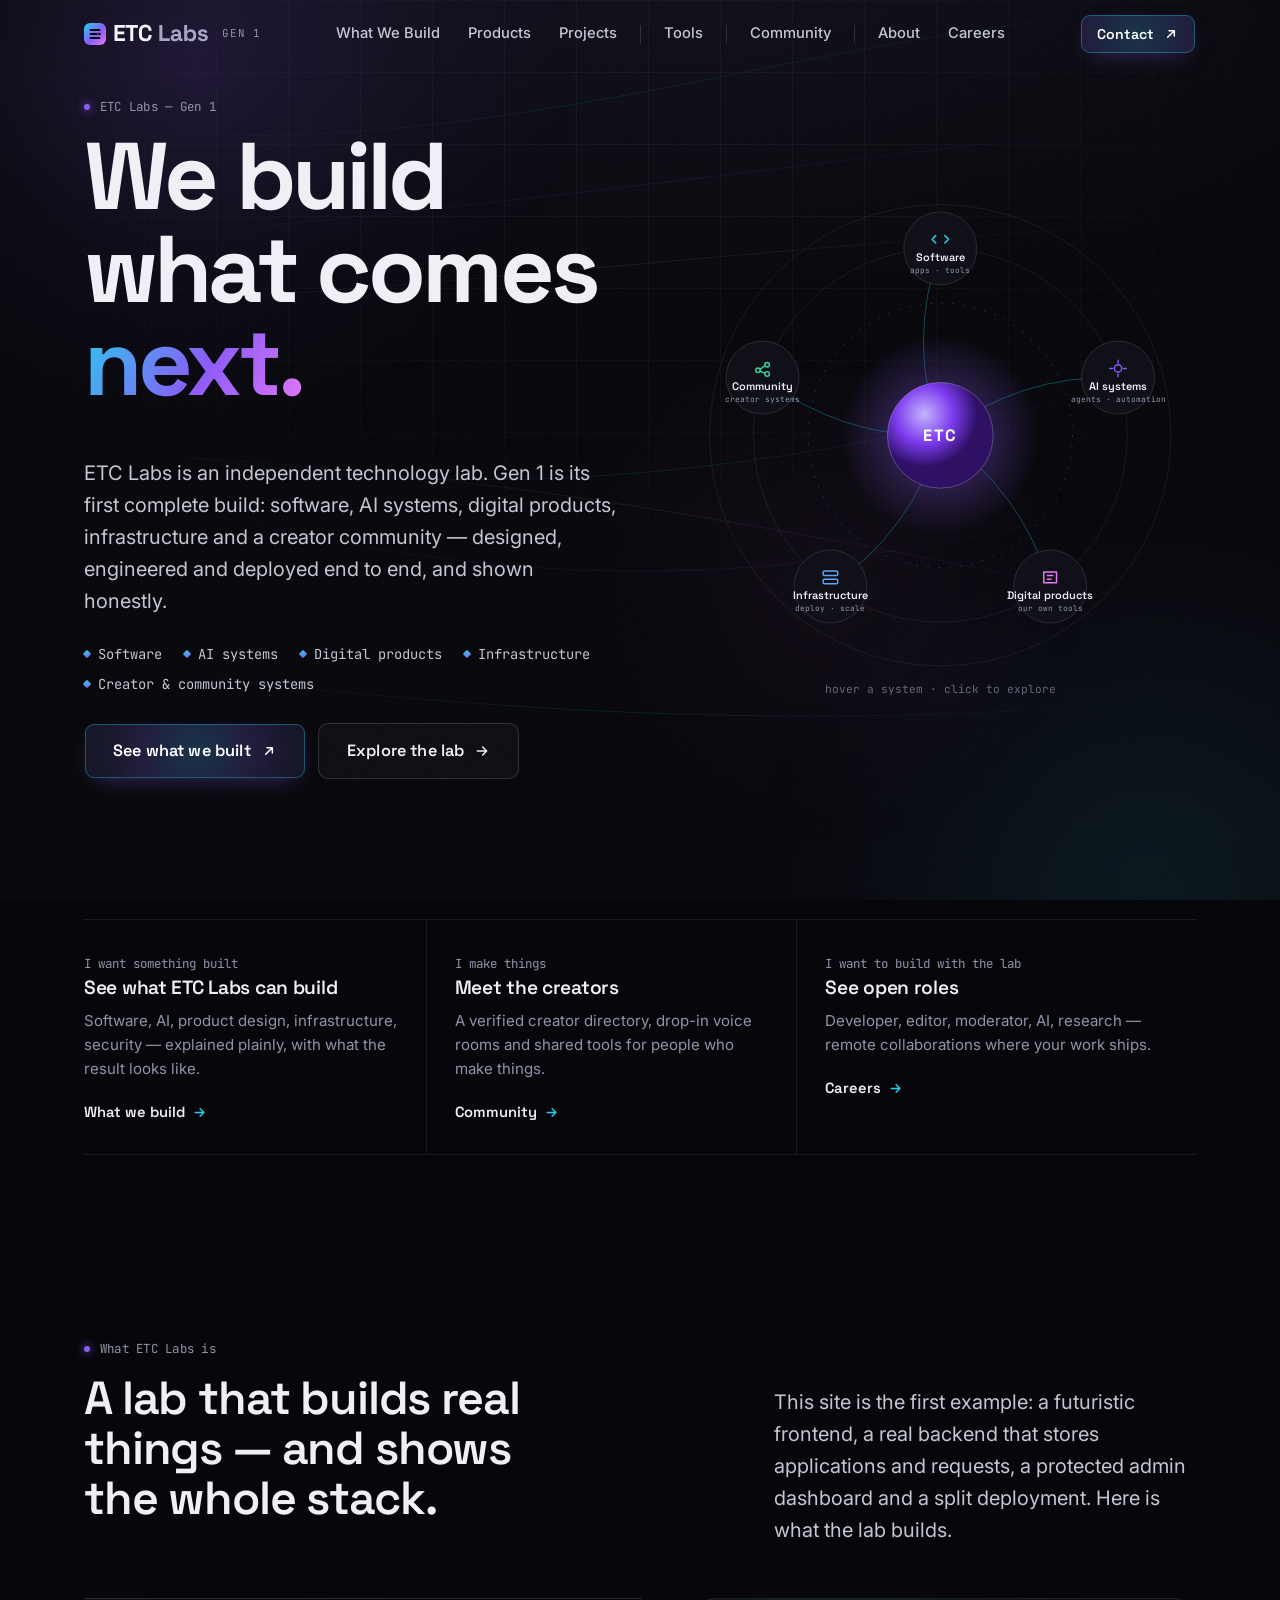
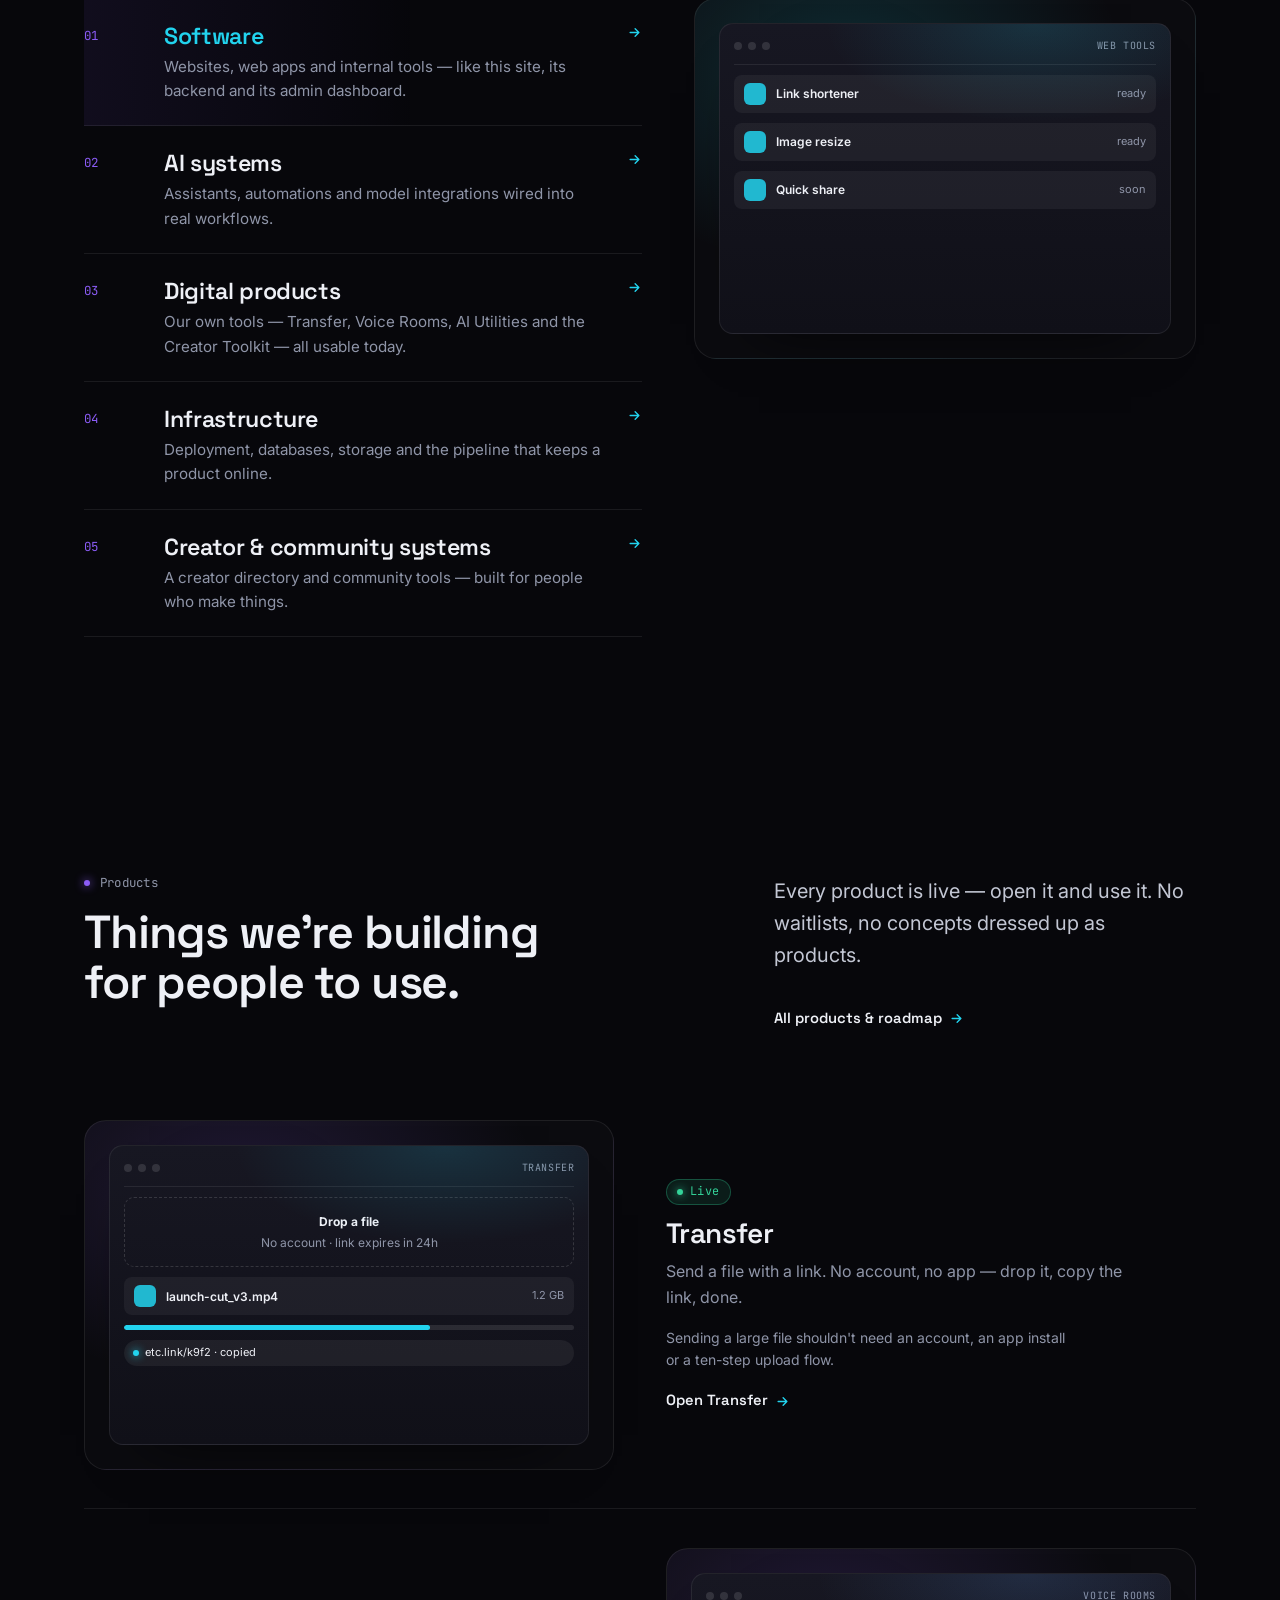
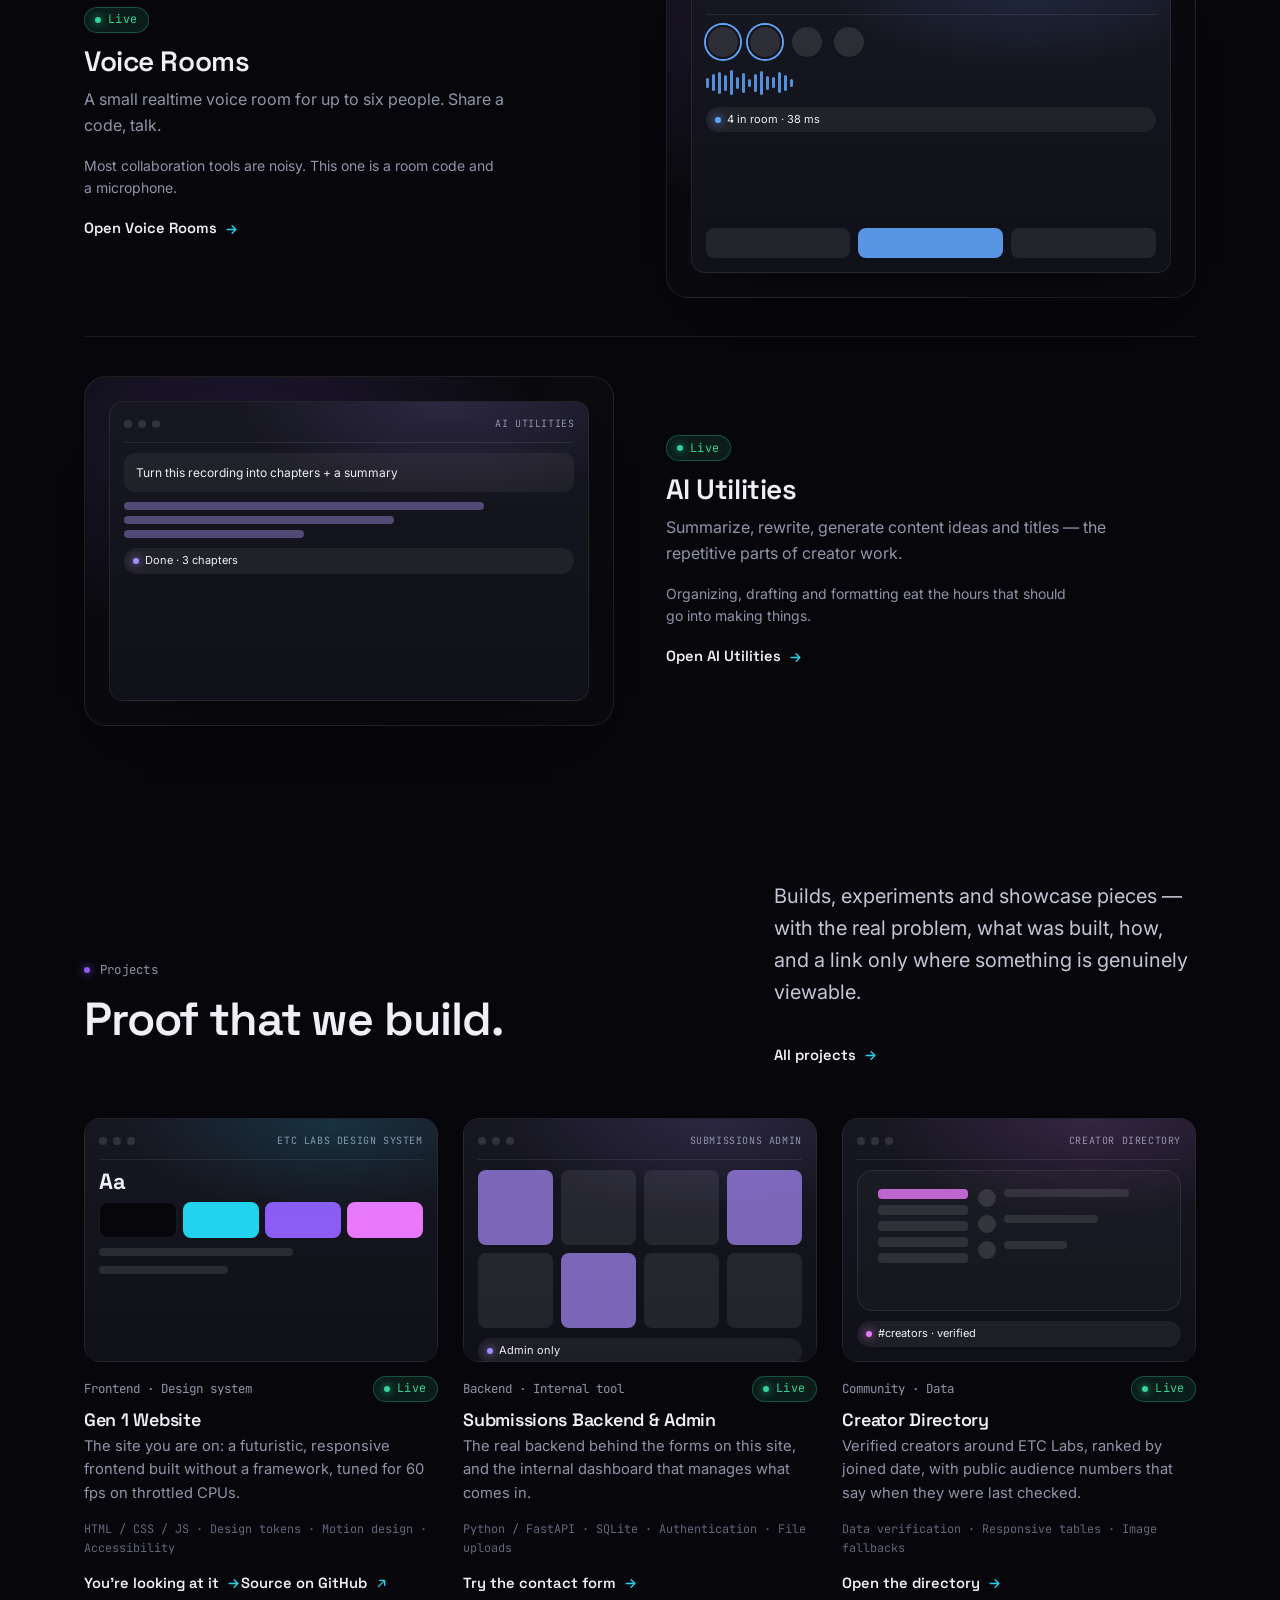
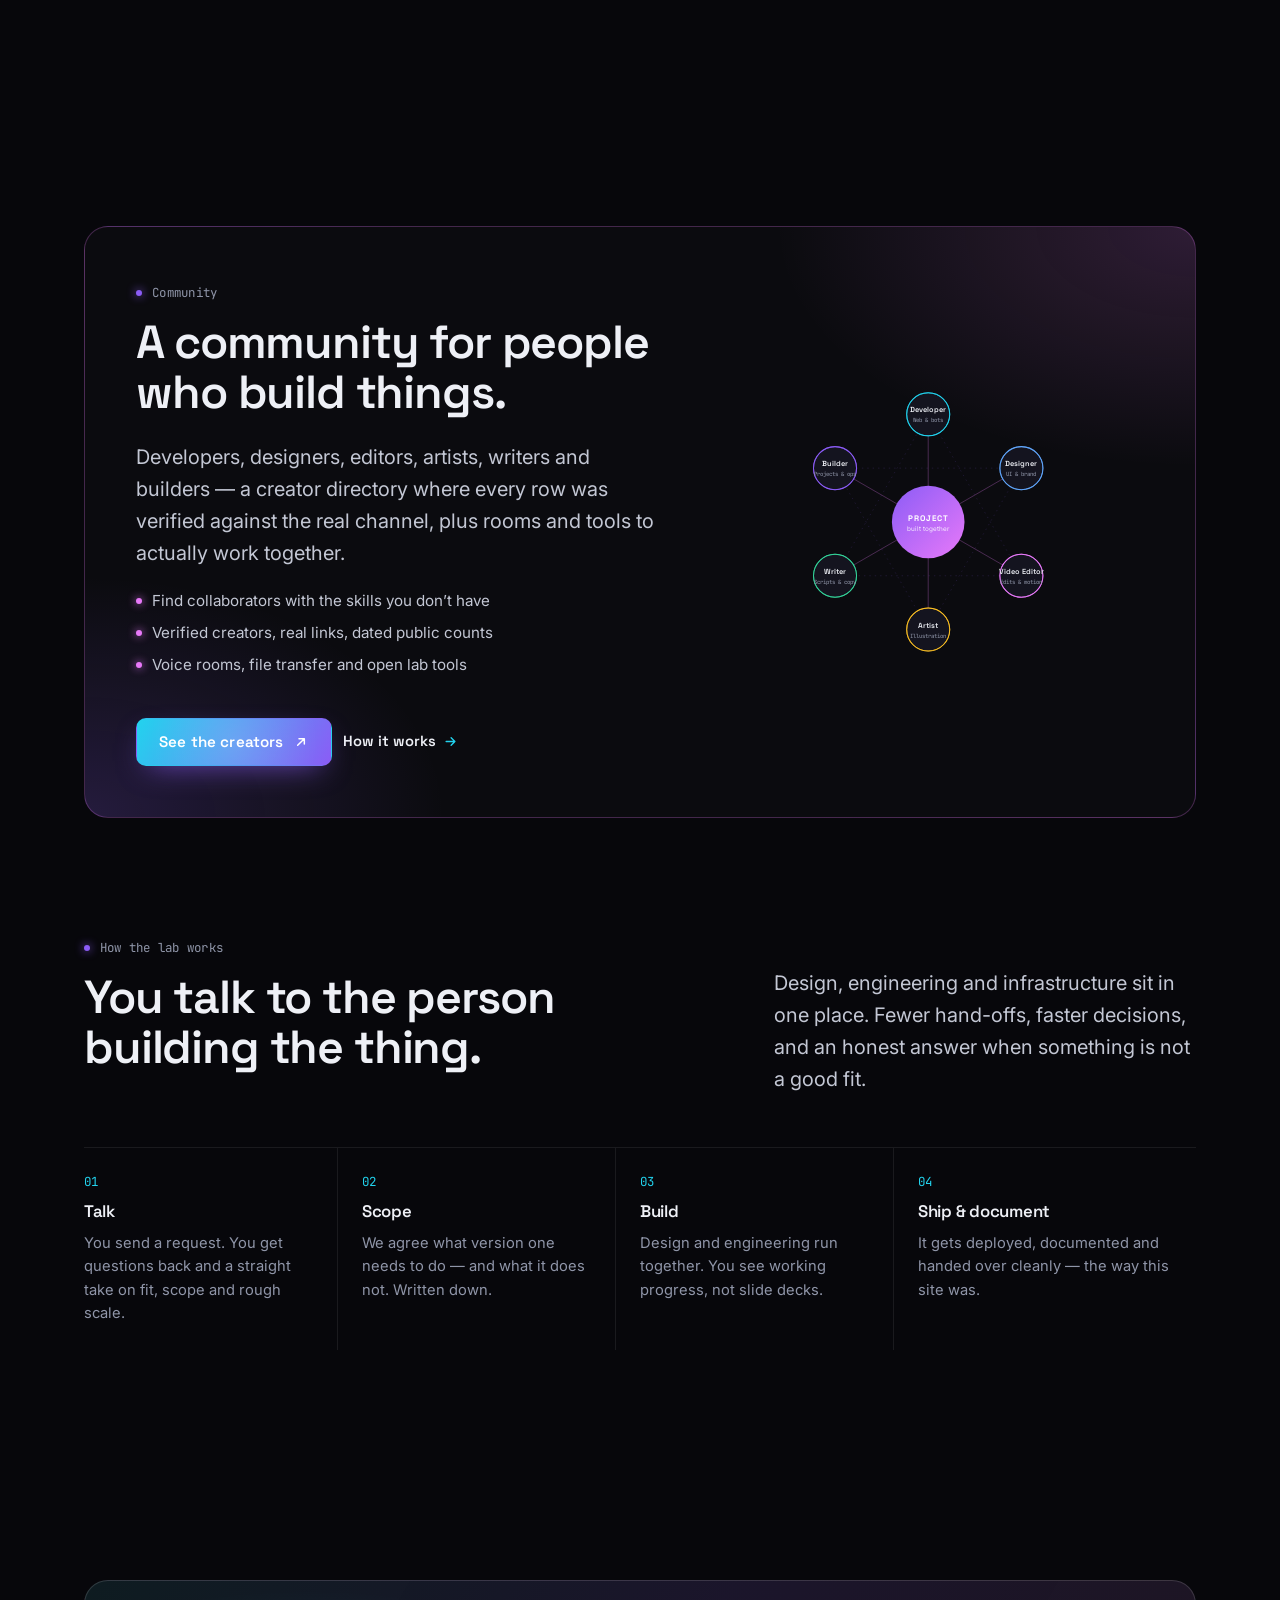
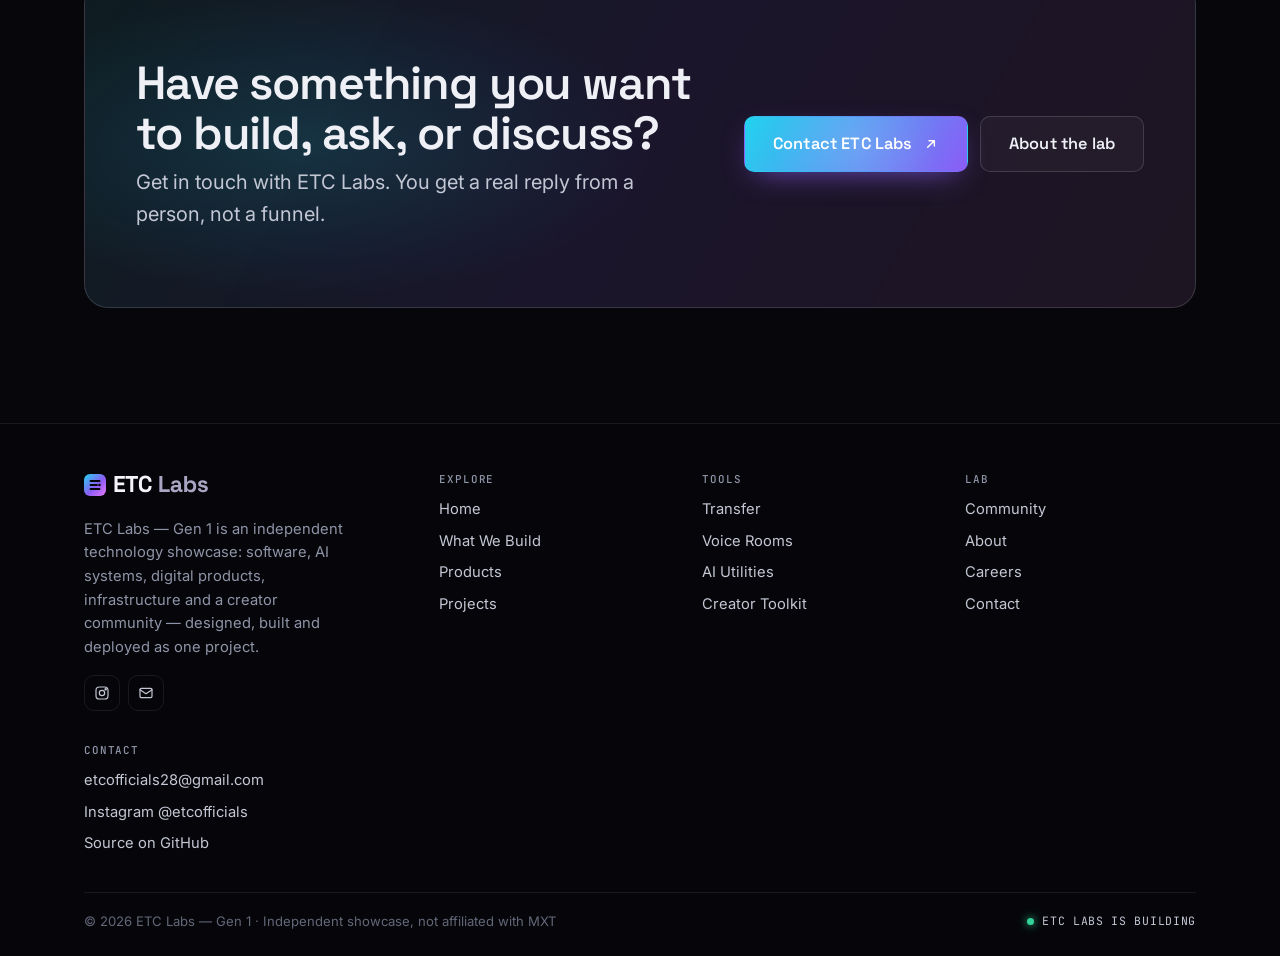
==== commit e15b06e1: "Gen 1 completion: every product live (Transfer, Voice Rooms, AI Utilities, Creator Toolkit), contrib" ====
--- a/public/index.html
+++ b/public/index.html
@@ -23,6 +23,7 @@
   <link rel="stylesheet" href="assets/css/world.css">
   <link rel="stylesheet" href="assets/css/components.css">
   <link rel="stylesheet" href="assets/css/pages.css">
+  <link rel="stylesheet" href="assets/css/mobile.css">
 </head>
 <body data-page="home" data-intro="1" class="is-entering">
   <a class="skip-link" href="#main">Skip to content</a>
@@ -56,7 +57,7 @@
         <h2 id="paths-title" class="sr-only">Where do you want to go?</h2>
         <div class="paths">
           <a class="path" href="what-we-do.html" data-reveal style="--i:0" data-cursor="Explore"><span class="who">I want something built</span><h3>See what ETC Labs can build</h3><p>Software, AI, product design, infrastructure, security — explained plainly, with what the result looks like.</p><span class="link-arrow">What we build <svg class="arrow" viewBox="0 0 24 24" fill="none" stroke="currentColor" stroke-width="2.2" stroke-linecap="round" stroke-linejoin="round"><path d="M5 12h14M13 6l6 6-6 6"/></svg></span></a>
-          <a class="path" href="community.html" data-reveal style="--i:1" data-cursor="Explore"><span class="who">I make things</span><h3>Meet the creators</h3><p>A verified creator directory today; rooms, circles and challenges for builders next.</p><span class="link-arrow">Community <svg class="arrow" viewBox="0 0 24 24" fill="none" stroke="currentColor" stroke-width="2.2" stroke-linecap="round" stroke-linejoin="round"><path d="M5 12h14M13 6l6 6-6 6"/></svg></span></a>
+          <a class="path" href="community.html" data-reveal style="--i:1" data-cursor="Explore"><span class="who">I make things</span><h3>Meet the creators</h3><p>A verified creator directory, drop-in voice rooms and shared tools for people who make things.</p><span class="link-arrow">Community <svg class="arrow" viewBox="0 0 24 24" fill="none" stroke="currentColor" stroke-width="2.2" stroke-linecap="round" stroke-linejoin="round"><path d="M5 12h14M13 6l6 6-6 6"/></svg></span></a>
           <a class="path" href="careers.html" data-reveal style="--i:2" data-cursor="Explore"><span class="who">I want to build with the lab</span><h3>See open roles</h3><p>Developer, editor, moderator, AI, research — remote collaborations where your work ships.</p><span class="link-arrow">Careers <svg class="arrow" viewBox="0 0 24 24" fill="none" stroke="currentColor" stroke-width="2.2" stroke-linecap="round" stroke-linejoin="round"><path d="M5 12h14M13 6l6 6-6 6"/></svg></span></a>
         </div>
       </div>
@@ -81,7 +82,7 @@
       <div class="container">
         <div class="head split-head">
           <div><span class="kicker" data-reveal>Products</span><h2 id="products-title" data-reveal style="--i:1">Things we&rsquo;re building for people to use.</h2></div>
-          <div data-reveal style="--i:2"><p class="lead">Status is always honest — live, in development, exploring or planned. Nothing here pretends to be finished.</p><a class="link-arrow mt-2" href="products.html">All products &amp; roadmap <svg class="arrow" viewBox="0 0 24 24" fill="none" stroke="currentColor" stroke-width="2.2" stroke-linecap="round" stroke-linejoin="round"><path d="M5 12h14M13 6l6 6-6 6"/></svg></a></div>
+          <div data-reveal style="--i:2"><p class="lead">Every product is live — open it and use it. No waitlists, no concepts dressed up as products.</p><a class="link-arrow mt-2" href="products.html">All products &amp; roadmap <svg class="arrow" viewBox="0 0 24 24" fill="none" stroke="currentColor" stroke-width="2.2" stroke-linecap="round" stroke-linejoin="round"><path d="M5 12h14M13 6l6 6-6 6"/></svg></a></div>
         </div>
         <div id="showcase"></div>
       </div>
@@ -105,8 +106,8 @@
           <div>
             <span class="kicker">Community</span>
             <h2 id="league-title">A community for people who build things.</h2>
-            <p class="lead">Developers, designers, editors, artists, writers and builders — starting with a creator directory where every row was verified against the real channel.</p>
-            <ul class="benefits"><li>Find collaborators with the skills you don&rsquo;t have</li><li>Verified creators, real links, dated public counts</li><li>Rooms, circles and challenges as the next stage</li></ul>
+            <p class="lead">Developers, designers, editors, artists, writers and builders — a creator directory where every row was verified against the real channel, plus rooms and tools to actually work together.</p>
+            <ul class="benefits"><li>Find collaborators with the skills you don&rsquo;t have</li><li>Verified creators, real links, dated public counts</li><li>Voice rooms, file transfer and open lab tools</li></ul>
             <div class="cluster mt-4"><a class="btn btn-primary solid" href="community.html#creators">See the creators <svg class="arrow" viewBox="0 0 24 24" fill="none" stroke="currentColor" stroke-width="2.2" stroke-linecap="round" stroke-linejoin="round"><path d="M7 17 17 7M9 7h8v8"/></svg></a><a class="link-arrow" href="community.html">How it works <svg class="arrow" viewBox="0 0 24 24" fill="none" stroke="currentColor" stroke-width="2.2" stroke-linecap="round" stroke-linejoin="round"><path d="M5 12h14M13 6l6 6-6 6"/></svg></a></div>
           </div>
           <div id="home-graph"></div>
@@ -147,5 +148,6 @@
   <script src="assets/js/world.js"></script>
   <script src="assets/js/ui.js"></script>
   <script src="assets/js/pages.js"></script>
+  <script src="assets/js/touch.js"></script>
 </body>
 </html>
--- a/public/assets/css/components.css
+++ b/public/assets/css/components.css
@@ -95,6 +95,7 @@
 .badge-live, .badge-done { color: var(--green); background: rgba(var(--green-rgb), 0.1); border-color: rgba(var(--green-rgb), 0.3); }
 .badge-live::before { box-shadow: 0 0 8px var(--green); animation: breathe 3.2s ease-in-out infinite; }
 .badge-dev, .badge-progress { color: #b8a4ff; background: rgba(var(--violet-rgb), 0.14); border-color: rgba(var(--violet-rgb), 0.35); }
+.badge-limit { color: var(--muted); background: rgba(255, 255, 255, 0.05); border-color: var(--line-hi); }
 .badge-exploring, .badge-planned { color: var(--amber); background: rgba(251, 191, 36, 0.1); border-color: rgba(251, 191, 36, 0.3); }
 .badge-demo { color: var(--magenta); background: rgba(var(--magenta-rgb), 0.12); border-color: rgba(var(--magenta-rgb), 0.35); }
 .badge-neutral::before { display: none; }
@@ -191,9 +192,9 @@
 /* ---------- Leaderboard ---------- */
 .board { border-radius: var(--r-lg); border: 1px solid var(--line); background: rgba(255, 255, 255, 0.025); overflow: hidden; }
 .board-head { display: flex; justify-content: space-between; align-items: center; gap: 12px; padding: 14px 20px; border-bottom: 1px solid var(--line); flex-wrap: wrap; }
-.board-row { display: grid; grid-template-columns: 56px minmax(0, 1fr) 140px 120px; gap: 16px; align-items: center; padding: 14px 20px; border-bottom: 1px solid var(--line); transition: background var(--t-fast); }
+.board-row { display: grid; grid-template-columns: 56px minmax(0, 1fr) 130px 120px 120px; gap: 16px; align-items: center; padding: 14px 20px; border-bottom: 1px solid var(--line); transition: background var(--t-fast); }
 .board-row:last-child { border-bottom: 0; }
-.board-row.head { padding: 8px 20px; font-family: var(--font-mono); font-size: 0.68rem; letter-spacing: 0.06em; text-transform: uppercase; color: var(--muted-2); }
+.board-row.head { margin: 0; padding: 8px 20px; font-family: var(--font-mono); font-size: 0.68rem; letter-spacing: 0.06em; text-transform: uppercase; color: var(--muted-2); }
 .board-row:not(.head):hover { background: rgba(255, 255, 255, 0.03); }
 .board-row.top { box-shadow: inset 3px 0 0 var(--cyan); }
 .rank { font-family: var(--font-mono); font-weight: 600; color: var(--text-2); }
@@ -202,7 +203,7 @@
 .avatar { flex: none; width: 40px; height: 40px; border-radius: 50%; display: inline-flex; align-items: center; justify-content: center; font-family: var(--font-display); font-weight: 700; color: #fff; font-size: 0.95rem; background: var(--g-violet-magenta); }
 .avatar.lg { width: 72px; height: 72px; font-size: 1.4rem; }
 .stat { font-weight: 600; } .stat small { display: block; color: var(--muted); font-weight: 400; font-size: 0.76rem; }
-@media (max-width: 719px) { .board-row { grid-template-columns: 40px minmax(0, 1fr); grid-template-areas: "rank creator" "stat action"; row-gap: 8px; } .board-row.head { display: none; } .board-row .rank { grid-area: rank; } .board-row .creator { grid-area: creator; } .board-row .stat { grid-area: stat; } .board-row .action { grid-area: action; justify-self: end; } }
+@media (max-width: 719px) { .board-row { grid-template-columns: 40px minmax(0, 1fr) auto; grid-template-areas: "rank creator creator" "stat pts action"; row-gap: 8px; } .board-row .pts { grid-area: pts; } .board-row.head { display: none; } .board-row .rank { grid-area: rank; } .board-row .creator { grid-area: creator; } .board-row .stat { grid-area: stat; } .board-row .action { grid-area: action; justify-self: end; } }
 
 /* ---------- List + detail (services, roles) ---------- */
 .ld { display: grid; grid-template-columns: 320px minmax(0, 1fr); gap: clamp(24px, 4vw, 56px); align-items: start; }
@@ -295,3 +296,33 @@
 .board-row .creator > span:last-child { display: grid; min-width: 0; }
 .board-row .name { font-weight: 600; color: var(--text); overflow: hidden; text-overflow: ellipsis; white-space: nowrap; }
 .board-row .handle { font-family: var(--font-mono); font-size: 0.72rem; color: var(--muted); overflow: hidden; text-overflow: ellipsis; white-space: nowrap; }
+
+/* mock: world background */
+.mock .worldp { position: relative; height: 110px; border-radius: 10px; overflow: hidden; background: #0b0b12; border: 1px solid var(--line); margin-top: 10px; }
+.mock .worldp i { position: absolute; border-radius: 50%; filter: blur(18px); opacity: 0.8; }
+.mock .worldp .l1 { width: 120px; height: 120px; left: -20px; top: -30px; background: rgba(139, 92, 246, 0.7); animation: mock-drift 6s ease-in-out infinite alternate; }
+.mock .worldp .l2 { width: 110px; height: 110px; right: -10px; bottom: -40px; background: rgba(34, 211, 238, 0.55); animation: mock-drift 7s ease-in-out infinite alternate-reverse; }
+.mock .worldp .g { inset: 0; border-radius: 0; filter: none; opacity: 0.35; background-image: linear-gradient(rgba(255,255,255,.08) 1px, transparent 1px), linear-gradient(90deg, rgba(255,255,255,.08) 1px, transparent 1px); background-size: 22px 22px; }
+.mock .worldp span { position: absolute; left: 10px; bottom: 8px; font-family: var(--font-mono); font-size: 0.62rem; color: var(--muted); }
+@keyframes mock-drift { to { transform: translate(14px, 10px); } }
+@media (prefers-reduced-motion: reduce) { .mock .worldp i { animation: none; } }
+
+/* ---------- Expandable cards (touch-first) ---------- */
+.expand-toggle { display: none; align-items: center; gap: 6px; margin-top: 10px; padding: 8px 0; font-family: var(--font-mono); font-size: 0.72rem; letter-spacing: 0.06em; text-transform: uppercase; color: var(--cyan); background: none; border: 0; min-height: 40px; }
+.expand-toggle .arrow { width: 14px; height: 14px; transition: transform var(--t-fast); }
+[data-expand].open .expand-toggle .arrow { transform: rotate(90deg); }
+@media (max-width: 719px) {
+  .expand-toggle { display: inline-flex; }
+  [data-expand] .expandable { overflow: hidden; max-height: 0; opacity: 0; transition: max-height var(--t-base) ease, opacity var(--t-base); }
+  [data-expand].open .expandable { max-height: 900px; opacity: 1; }
+}
+.feature-grid a { color: inherit; display: block; }
+.feature-grid a:hover h3 { color: var(--cyan); }
+.badge.live-pulse::before { content: ""; width: 6px; height: 6px; border-radius: 50%; background: currentColor; margin-right: 6px; animation: breathe 3.2s ease-in-out infinite; }
+@media (prefers-reduced-motion: reduce) { .badge.live-pulse::before { animation: none; } }
+
+.board-head { gap: 10px; }
+.board-sort { display: flex; gap: 6px; margin-left: auto; }
+.board-sort .filter-btn { min-height: 34px; padding: 0 12px; font-size: 0.78rem; }
+.board-sort .filter-btn[disabled] { opacity: 0.5; cursor: not-allowed; }
+@media (max-width: 719px) { .board-sort { margin-left: 0; width: 100%; } .board-sort .filter-btn { flex: 1; } }
--- a/public/assets/css/pages.css
+++ b/public/assets/css/pages.css
@@ -294,3 +294,100 @@
 .contact-layout.single { grid-template-columns: minmax(0, 1fr); max-width: 880px; }
 .channels { max-width: 440px; width: 100%; justify-self: end; }
 @media (max-width: 899px) { .channels { justify-self: stretch; max-width: none; } }
+
+/* ---------- About: founder card (the ETC mark is the founder's identity) ---------- */
+.founder { display: grid; grid-template-columns: 200px minmax(0, 1fr); gap: clamp(24px, 4vw, 48px); align-items: center; padding: clamp(22px, 3vw, 36px); border-radius: var(--r-lg); border: 1px solid var(--line); background: rgba(255, 255, 255, 0.025); max-width: 880px; }
+.founder-mark { position: relative; width: 200px; aspect-ratio: 1; border-radius: 50%; overflow: hidden; background: #07070b; border: 1px solid var(--line-hi); transition: transform var(--t-base), border-color var(--t-base); }
+.founder-mark::after { content: ""; position: absolute; inset: -1px; border-radius: 50%; box-shadow: inset 0 0 0 1px rgba(255, 255, 255, 0.06); pointer-events: none; }
+.founder-mark img { display: block; width: 100%; height: 100%; object-fit: cover; }
+.founder:hover .founder-mark { transform: scale(1.02); border-color: rgba(var(--cyan-rgb), 0.45); }
+.founder-mark.broken { display: grid; place-items: center; background: var(--g-violet-magenta); }
+.founder-mark.broken img { display: none; }
+.founder-mark.broken::before { content: "ETC"; font-family: var(--font-display); font-weight: 700; font-size: 2rem; color: #fff; }
+.founder-body h3 { margin: 4px 0 2px; font-size: 1.5rem; }
+.founder-body .role { color: var(--cyan); font-family: var(--font-mono); font-size: 0.72rem; letter-spacing: 0.06em; text-transform: uppercase; }
+.founder-body p { color: var(--muted); font-size: 0.95rem; margin-top: 10px; }
+.founder-body .team-quote { color: var(--text-2); }
+@media (max-width: 719px) { .founder { grid-template-columns: minmax(0, 1fr); text-align: left; } .founder-mark { width: 148px; } }
+@media (prefers-reduced-motion: reduce) { .founder:hover .founder-mark { transform: none; } }
+
+/* ---------- TOOLS (hub + Transfer · Voice · AI · Toolkit) ---------- */
+.tool-grid { display: grid; grid-template-columns: repeat(2, minmax(0, 1fr)); gap: 16px; }
+.tool-card { position: relative; display: grid; gap: 10px; padding: 24px; border-radius: var(--r-lg); border: 1px solid var(--line); background: rgba(255, 255, 255, 0.025); color: inherit; transition: border-color var(--t-fast), transform var(--t-fast), background var(--t-fast); }
+.tool-card:hover, .tool-card:active { border-color: rgba(var(--cyan-rgb), 0.4); background: rgba(255, 255, 255, 0.04); }
+.tool-card:active { transform: scale(0.99); }
+.tool-card .badge { position: absolute; top: 18px; right: 18px; }
+.tool-card .icon { width: 40px; height: 40px; border-radius: var(--r-md); display: grid; place-items: center; background: rgba(var(--tone-rgb), 0.14); color: var(--cyan); }
+.tool-card .icon svg { width: 20px; height: 20px; }
+.tool-card h2 { font-size: 1.25rem; margin: 4px 0 0; }
+.tool-card p { color: var(--muted); font-size: 0.95rem; }
+@media (max-width: 719px) { .tool-grid { grid-template-columns: minmax(0, 1fr); } }
+
+.tool-panel { padding: clamp(18px, 3vw, 28px); }
+.tool-panel.wide { max-width: none; }
+.tool-state { display: none; }
+.tool-state.show { display: block; animation: fade-up 0.35s var(--ease-out); }
+.tool-state.form-success { position: static; opacity: 1; transform: none; padding: 0; }
+.tool-state.form-success:not(.show) { display: none; }
+@keyframes fade-up { from { opacity: 0; transform: translateY(6px); } to { opacity: 1; transform: none; } }
+.file-drop.big { min-height: 150px; flex-direction: column; text-align: center; justify-content: center; cursor: pointer; }
+.file-drop.big .icon { width: 44px; height: 44px; }
+.file-drop.has-file { border-color: rgba(var(--cyan-rgb), 0.5); }
+.share-row { display: flex; gap: 8px; align-items: stretch; }
+.share-row .input { flex: 1; min-width: 0; }
+.input.mono, .mono { font-family: var(--font-mono); font-size: 0.86rem; }
+.btn.danger { color: #fca5a5; border-color: rgba(239, 68, 68, 0.35); }
+.btn.danger:hover { border-color: rgba(239, 68, 68, 0.7); }
+.or { display: flex; align-items: center; gap: 12px; margin: 14px 0; color: var(--muted-2); font-family: var(--font-mono); font-size: 0.7rem; letter-spacing: 0.1em; text-transform: uppercase; }
+.or::before, .or::after { content: ""; flex: 1; height: 1px; background: var(--line); }
+.room-head { display: flex; justify-content: space-between; align-items: flex-start; gap: 12px; }
+.room-head h3 { font-size: 1.6rem; letter-spacing: 0.08em; margin: 2px 0 0; }
+.conn { display: inline-flex; align-items: center; gap: 8px; font-family: var(--font-mono); font-size: 0.72rem; color: var(--muted); padding: 6px 10px; border-radius: 999px; border: 1px solid var(--line); }
+.conn i { width: 8px; height: 8px; border-radius: 50%; background: var(--amber); animation: breathe 1.6s ease-in-out infinite; }
+.conn[data-state="ok"] i { background: var(--green); animation: none; box-shadow: 0 0 8px var(--green); }
+.conn[data-state="alone"] i { background: var(--cyan); }
+.conn[data-state="failed"] i { background: #ef4444; animation: none; }
+.peers { list-style: none; padding: 0; margin: 0; display: grid; gap: 8px; }
+.peer { display: grid; grid-template-columns: 36px minmax(0, 1fr) auto 14px; gap: 10px; align-items: center; padding: 8px 10px; border-radius: var(--r-md); border: 1px solid var(--line); background: rgba(255, 255, 255, 0.02); }
+.peer .avatar.sm { width: 36px; height: 36px; font-size: 0.85rem; }
+.peer .pname { font-weight: 600; overflow: hidden; text-overflow: ellipsis; white-space: nowrap; }
+.peer .pstate { font-family: var(--font-mono); font-size: 0.68rem; color: var(--muted); }
+.peer .level { width: 8px; height: 8px; border-radius: 50%; background: var(--line-hi); }
+.peer.connected .level { background: var(--green); box-shadow: 0 0 6px var(--green); }
+.peer.failed .level { background: #ef4444; }
+.peer.you .level { background: var(--cyan); }
+.room-controls { display: flex; gap: 10px; flex-wrap: wrap; }
+.room-controls .btn { flex: 1; min-height: 48px; }
+.ai-output { margin-top: 18px; border-top: 1px solid var(--line); padding-top: 16px; }
+.ai-output-head { display: flex; justify-content: space-between; align-items: center; gap: 10px; flex-wrap: wrap; margin-bottom: 10px; }
+.ai-output pre { white-space: pre-wrap; word-wrap: break-word; font-family: var(--font-body); font-size: 0.95rem; line-height: 1.6; color: var(--text); background: rgba(255, 255, 255, 0.03); border: 1px solid var(--line); border-radius: var(--r-md); padding: 14px 16px; max-height: 420px; overflow: auto; margin: 0; }
+.toolkit-stats { display: flex; gap: 10px; align-self: end; }
+.toolkit-stats > div { flex: 1; display: grid; gap: 2px; padding: 14px 16px; border-radius: var(--r-md); border: 1px solid var(--line); background: rgba(255, 255, 255, 0.025); text-align: center; }
+.toolkit-stats b { font-family: var(--font-display); font-size: 1.6rem; color: var(--text); }
+.toolkit-stats span { font-family: var(--font-mono); font-size: 0.68rem; letter-spacing: 0.06em; text-transform: uppercase; color: var(--muted); }
+.tabs { display: flex; gap: 6px; align-items: center; flex-wrap: wrap; border-bottom: 1px solid var(--line); padding-bottom: 12px; margin-bottom: 16px; }
+.tab { padding: 10px 14px; min-height: 40px; border-radius: 999px; border: 1px solid transparent; background: none; color: var(--muted); font-weight: 600; font-size: 0.9rem; }
+.tab[aria-selected="true"] { color: var(--text); background: rgba(255, 255, 255, 0.06); border-color: var(--line-hi); }
+.tab-spacer { flex: 1; }
+.tk-add { display: flex; gap: 8px; flex-wrap: wrap; }
+.tk-add .input { flex: 1 1 220px; min-width: 0; }
+.tk-add .input.tags { flex: 0 1 200px; }
+.tk-list { list-style: none; padding: 0; margin: 12px 0 0; display: grid; gap: 8px; }
+.tk-item { display: grid; grid-template-columns: minmax(0, 1fr) auto 36px; gap: 10px; align-items: center; padding: 10px 12px; border-radius: var(--r-md); border: 1px solid var(--line); background: rgba(255, 255, 255, 0.02); }
+.tk-item .check { display: inline-flex; }
+.tk-item:has(.check) { grid-template-columns: 24px minmax(0, 1fr) 36px; }
+.tk-item.is-done .tk-main b { text-decoration: line-through; color: var(--muted); }
+.tk-main { display: grid; gap: 4px; min-width: 0; }
+.tk-main b { overflow-wrap: anywhere; }
+.tk-tags { display: flex; gap: 4px; flex-wrap: wrap; }
+.late { color: #fca5a5; }
+.icon-btn { width: 36px; height: 36px; border-radius: var(--r-md); border: 1px solid transparent; background: none; color: var(--muted); font-size: 0.9rem; }
+.icon-btn:hover { border-color: var(--line-hi); color: var(--text); }
+.select.sm { padding: 6px 28px 6px 10px; min-height: 36px; font-size: 0.85rem; }
+.tk-piece { padding: 14px; border-radius: var(--r-md); border: 1px solid var(--line); background: rgba(255, 255, 255, 0.02); margin-top: 12px; }
+.tk-piece-head { display: flex; align-items: center; gap: 10px; margin-bottom: 8px; }
+.tk-piece-head b { flex: 1; min-width: 0; overflow-wrap: anywhere; }
+.tk-steps { list-style: none; padding: 0; margin: 12px 0 0; display: grid; grid-template-columns: repeat(auto-fill, minmax(180px, 1fr)); gap: 6px 14px; }
+.check { display: flex; align-items: center; gap: 10px; min-height: 40px; cursor: pointer; font-size: 0.92rem; }
+.check input { width: 18px; height: 18px; accent-color: var(--cyan); }
+.tk-list .empty, #piece-list .empty { padding: 22px; text-align: center; color: var(--muted); border: 1px dashed var(--line); border-radius: var(--r-md); margin-top: 12px; }
--- a/public/assets/css/mobile.css
+++ b/public/assets/css/mobile.css
@@ -0,0 +1,179 @@
+/* ==========================================================================
+   ETC Labs — Gen 1 · Mobile: a touch-first interface, not a shrunken desktop.
+   Everything here is scoped to small viewports or coarse pointers and uses
+   transform/opacity only. Desktop rules are untouched.
+   ========================================================================== */
+
+/* ---------- Touch feedback everywhere (coarse pointers) ---------- */
+@media (pointer: coarse) {
+  .btn, .chip, .filter-btn, .tab, .path, .product-item, .project, .tool-card, .ld-item, .feature-grid > *, .why-item, .board-row:not(.head), .tk-item, .chan { -webkit-tap-highlight-color: transparent; }
+  .btn:active, .filter-btn:active, .tab:active, .tool-card:active, .path:active, .ld-item:active, .expand-toggle:active { transform: scale(0.97); transition-duration: 80ms; }
+  .product-item:active, .project:active, .feature-grid > a:active, .chan:active { transform: scale(0.985); transition: transform 80ms; }
+  .link-arrow:active .arrow { transform: translateX(4px); }
+  .btn-secondary:active { border-color: rgba(var(--cyan-rgb), 0.6); }
+}
+
+/* ---------- Ambient mobile background: slow aurora instead of the desktop canvas ---------- */
+@media (max-width: 899px), (pointer: coarse) {
+  .world-aurora { inset: -20%; opacity: 0.9; background:
+      radial-gradient(38% 30% at 22% 28%, rgba(var(--tone-rgb), 0.22), transparent 70%),
+      radial-gradient(34% 28% at 78% 62%, rgba(var(--cyan-rgb), 0.12), transparent 70%),
+      radial-gradient(30% 26% at 55% 90%, rgba(var(--magenta-rgb), 0.10), transparent 70%);
+    will-change: transform; animation: aurora 18s ease-in-out infinite alternate; transition: background 1.6s var(--ease); }
+  .world-grid { background-size: 56px 56px; mask-image: radial-gradient(ellipse 90% 60% at 50% 15%, #000 5%, transparent 70%); -webkit-mask-image: radial-gradient(ellipse 90% 60% at 50% 15%, #000 5%, transparent 70%); }
+  .light.a, .light.b { opacity: 0.45; }
+}
+@keyframes aurora { from { transform: translate3d(-3%, -2%, 0) rotate(-1.5deg); } to { transform: translate3d(3%, 3%, 0) rotate(1.5deg); } }
+@media (min-width: 900px) and (pointer: fine) { .world-aurora { display: none; } }
+@media (prefers-reduced-motion: reduce) { .world-aurora { animation: none; } }
+
+/* ---------- Sections feel connected: animated divider + index label on phones ---------- */
+@media (max-width: 899px) {
+  .section { position: relative; padding-top: clamp(56px, 12vw, 80px); }
+  .section::before { content: ""; position: absolute; left: var(--gutter, 20px); right: var(--gutter, 20px); top: 0; height: 1px; background: linear-gradient(90deg, rgba(var(--tone-rgb), 0.7), rgba(var(--cyan-rgb), 0.25) 40%, transparent); transform: scaleX(0); transform-origin: left; transition: transform 0.9s var(--ease-out); }
+  .section.in-view::before { transform: scaleX(1); }
+  .section .kicker::after { content: ""; display: inline-block; width: 22px; height: 1px; margin-left: 10px; background: rgba(var(--tone-rgb), 0.7); vertical-align: middle; transform: scaleX(0); transform-origin: left; transition: transform 0.6s var(--ease-out) 0.2s; }
+  .section.in-view .kicker::after { transform: scaleX(1); }
+  .head.split-head { gap: 14px; }
+  .head .lead { font-size: 1rem; }
+  .cta-band, .league-band, .join-band { padding: 26px 22px; }
+}
+@media (prefers-reduced-motion: reduce) { .section::before, .section .kicker::after { transform: none; transition: none; } }
+
+/* ---------- Hero: intentional mobile typography and rhythm ---------- */
+@media (max-width: 899px) {
+  .hero { padding-top: calc(var(--nav-h) + 28px); }
+  .hero h1, .hero .display { font-size: clamp(2.5rem, 12.5vw, 3.6rem); line-height: 1.02; letter-spacing: -0.03em; }
+  .hero .lead { font-size: 1.02rem; max-width: 36ch; }
+  .hero-actions { display: grid; grid-template-columns: minmax(0, 1fr); gap: 10px; }
+  .hero-actions .btn { width: 100%; min-height: 52px; justify-content: center; }
+  .hero-actions .link-arrow { justify-content: center; min-height: 44px; }
+  .home-hero .build-list { gap: 8px; margin-top: 18px; }
+  .home-hero .build-list li { padding: 7px 11px; border-radius: 999px; border: 1px solid var(--line); font-size: 0.74rem; background: rgba(255, 255, 255, 0.02); }
+  .home-hero .build-list li::before { display: none; }
+  .hero-line { height: 2px; width: 72px; margin: 18px 0 4px; background: var(--g-energy); transform: scaleX(0); transform-origin: left; animation: hero-line 0.9s var(--ease-out) 0.35s forwards; }
+}
+@keyframes hero-line { to { transform: scaleX(1); } }
+@media (min-width: 900px) { .hero-line { display: none; } }
+@media (prefers-reduced-motion: reduce) { .hero-line { transform: none; animation: none; } }
+
+/* ---------- Orbit visualization: tap-to-select with a compact detail panel ---------- */
+.eco-wrap { display: grid; gap: 14px; }
+.eco-panel { display: none; border-radius: var(--r-lg); border: 1px solid var(--line); background: rgba(255, 255, 255, 0.03); padding: 16px 18px; border-left: 3px solid var(--c, var(--cyan)); transition: border-color var(--t-base); }
+.eco-panel.show { display: grid; gap: 6px; animation: fade-up 0.32s var(--ease-out); }
+.eco-panel .kicker { margin: 0; color: var(--c, var(--cyan)); }
+.eco-panel h3 { font-size: 1.15rem; margin: 0; }
+.eco-panel p { color: var(--muted); font-size: 0.94rem; margin: 0; }
+.eco-panel .link-arrow { margin-top: 6px; min-height: 40px; color: var(--c, var(--cyan)); }
+.eco .node.on circle.bg { stroke-width: 2; }
+.eco .node.on text { fill: #fff; }
+.eco .node .tap { fill: transparent; r: 52; }
+@media (pointer: coarse) {
+  .eco { max-width: min(400px, 92vw); margin-top: 8px; touch-action: pan-y; }
+  .eco .node circle.bg { transition: stroke var(--t-fast), fill var(--t-fast), r var(--t-fast); }
+  .eco .node.on circle.bg { r: 43; }
+  .eco .node.on circle.halo { stroke-opacity: 0.22; }
+  .eco-caption { position: static; margin-top: 10px; }
+}
+
+/* ---------- Routing cards: visual identity + accent on phones ---------- */
+@media (max-width: 799px) {
+  .paths { border: 0; gap: 12px; }
+  .path { padding: 18px 18px 18px 20px; border: 1px solid var(--line); border-radius: var(--r-lg); background: rgba(255, 255, 255, 0.025); overflow: hidden; transition: border-color var(--t-fast), transform 80ms; }
+  .path:last-child { border-bottom: 1px solid var(--line); }
+  .path::before { left: 0; width: 3px; transform: scaleY(0); transition: transform 0.7s var(--ease-out); }
+  .path.in::before { transform: scaleY(1); }
+  .path:nth-child(2)::before { background: var(--g-violet-magenta); }
+  .path:nth-child(3)::before { background: linear-gradient(180deg, var(--green), var(--cyan)); }
+  .path h3 { font-size: 1.15rem; }
+  .path p { margin-bottom: 12px; }
+  .path .link-arrow { min-height: 40px; }
+}
+
+/* ---------- What we build: tappable rows, expand in place, visual follows selection ---------- */
+@media (max-width: 899px) {
+  .build .row { padding: 16px 0; }
+  .build .row p { max-height: 0; opacity: 0; overflow: hidden; margin: 0; transition: max-height var(--t-base), opacity var(--t-base), margin var(--t-base); }
+  .build .row[aria-selected="true"] p { max-height: 120px; opacity: 1; margin-top: 6px; }
+  .build .row[aria-selected="true"] { background: linear-gradient(90deg, rgba(var(--tone-rgb), 0.12), transparent 70%); border-radius: var(--r-md); padding-left: 12px; margin-left: -12px; }
+  .build .row .end { display: inline-flex; min-width: 40px; min-height: 40px; align-items: center; justify-content: center; }
+  .build-visual { max-width: none; }
+}
+
+/* ---------- Filters: horizontal scroll chips, never overflow ---------- */
+@media (max-width: 719px) {
+  .filters { display: flex; flex-wrap: nowrap; overflow-x: auto; gap: 8px; padding: 2px 0 8px; margin-inline: calc(-1 * var(--gutter, 20px)); padding-inline: var(--gutter, 20px); scroll-snap-type: x proximity; scrollbar-width: none; -webkit-overflow-scrolling: touch; mask-image: linear-gradient(90deg, #000 88%, transparent); -webkit-mask-image: linear-gradient(90deg, #000 88%, transparent); }
+  .filters::-webkit-scrollbar { display: none; }
+  .filters .filter-btn { flex: none; scroll-snap-align: start; min-height: 40px; }
+}
+
+/* ---------- Projects: number, stronger rhythm ---------- */
+@media (max-width: 719px) {
+  .project { counter-increment: project; }
+  .project .meta::before { content: "0" counter(project); font-family: var(--font-mono); font-size: 0.7rem; color: var(--muted-2); margin-right: 10px; }
+  .project-grid { counter-reset: project; gap: 18px; }
+  .project .visual { border-radius: var(--r-lg); }
+  .project h3 { font-size: 1.15rem; }
+}
+
+/* ---------- Community: creators as cards with staggered entrance ---------- */
+@media (max-width: 719px) {
+  .board { border: 0; background: none; overflow: visible; }
+  .board-head { padding: 0 0 12px; border: 0; }
+  .board-row:not(.head) { border: 1px solid var(--line); border-radius: var(--r-lg); background: rgba(255, 255, 255, 0.025); margin-bottom: 10px; padding: 14px; grid-template-columns: 36px minmax(0, 1fr) auto; grid-template-areas: "rank creator creator" "stat pts action"; }
+  .board-row.top { box-shadow: inset 0 0 0 1px rgba(var(--cyan-rgb), 0.35); }
+  .board-row .creator .avatar { width: 48px; height: 48px; }
+  .board-row .stat, .board-row .pts { padding-top: 6px; }
+  .board-row .action .btn { min-height: 42px; }
+  .board-row[data-reveal] { transition-delay: calc(var(--i, 0) * 45ms); }
+  .members { gap: 10px; }
+  .cg { touch-action: pan-y; }
+}
+
+/* ---------- Careers / What we build: list + detail chips are the accordion on phones ---------- */
+@media (max-width: 899px) {
+  .ld-list .ld-item { min-height: 46px; }
+  .ld-item[aria-selected="true"] { box-shadow: inset 0 0 0 1px rgba(var(--cyan-rgb), 0.5); }
+  .ld-detail { animation: fade-up 0.32s var(--ease-out); }
+  .role-cols { gap: 16px; }
+  .apply-panel, .contact-panel { padding: 20px 16px; }
+  .form-row { grid-template-columns: minmax(0, 1fr); }
+  .input, .select, .textarea { min-height: 48px; font-size: 16px; }
+  .form-foot { display: grid; gap: 12px; }
+  .form-foot .btn { width: 100%; justify-content: center; min-height: 52px; }
+  .form-success.show { animation: fade-up 0.4s var(--ease-out); }
+  .radio-chip span { min-height: 42px; display: inline-flex; align-items: center; }
+}
+
+/* ---------- Navigation: staggered menu, backdrop transition ---------- */
+@media (max-width: 1099px) {
+  .nav-mobile { transition: opacity 0.26s var(--ease), transform 0.26s var(--ease), visibility 0s linear 0.26s; }
+  .nav-mobile.open { transition: opacity 0.26s var(--ease), transform 0.26s var(--ease); }
+  .nav-mobile .nav-group, .nav-mobile .nav-mobile-cta, .nav-mobile .nav-mobile-foot { opacity: 0; transform: translateY(10px); transition: opacity 0.35s var(--ease-out), transform 0.35s var(--ease-out); }
+  .nav-mobile.open .nav-group, .nav-mobile.open .nav-mobile-cta, .nav-mobile.open .nav-mobile-foot { opacity: 1; transform: none; }
+  .nav-mobile.open .nav-group:nth-child(1) { transition-delay: 40ms; } .nav-mobile.open .nav-group:nth-child(2) { transition-delay: 90ms; } .nav-mobile.open .nav-group:nth-child(3) { transition-delay: 140ms; } .nav-mobile.open .nav-group:nth-child(4) { transition-delay: 190ms; } .nav-mobile.open .nav-group:nth-child(5) { transition-delay: 240ms; } .nav-mobile.open .nav-mobile-cta { transition-delay: 290ms; } .nav-mobile.open .nav-mobile-foot { transition-delay: 340ms; }
+  .nav-mobile .nav-link[aria-current="page"] { color: var(--cyan); }
+  .nav-mobile .nav-link { position: relative; }
+  .nav-mobile .nav-link[aria-current="page"]::before { content: ""; position: absolute; left: -14px; top: 50%; width: 6px; height: 6px; margin-top: -3px; border-radius: 50%; background: var(--cyan); box-shadow: 0 0 8px var(--cyan); }
+  .nav-mobile .nav-link { min-height: 48px; }
+}
+@media (prefers-reduced-motion: reduce) { .nav-mobile .nav-group, .nav-mobile .nav-mobile-cta, .nav-mobile .nav-mobile-foot { transition: none; transform: none; opacity: 1; } }
+
+/* ---------- Footer ---------- */
+@media (max-width: 719px) {
+  .footer-brand p { font-size: 0.92rem; }
+  .fgroup h4 { min-height: 48px; }
+  .footer-links a { min-height: 44px; display: flex; align-items: center; }
+  .footer-bottom { flex-direction: column; gap: 10px; align-items: flex-start; }
+}
+
+/* ---------- Tools on phones ---------- */
+@media (max-width: 719px) {
+  .tool-panel { padding: 18px 16px; }
+  .share-row { flex-direction: column; }
+  .share-row .btn { width: 100%; justify-content: center; }
+  .room-head { flex-direction: column; }
+  .toolkit-stats { width: 100%; }
+  .tabs .tab { flex: 1 1 auto; text-align: center; }
+  .tk-add .btn { width: 100%; justify-content: center; }
+}
